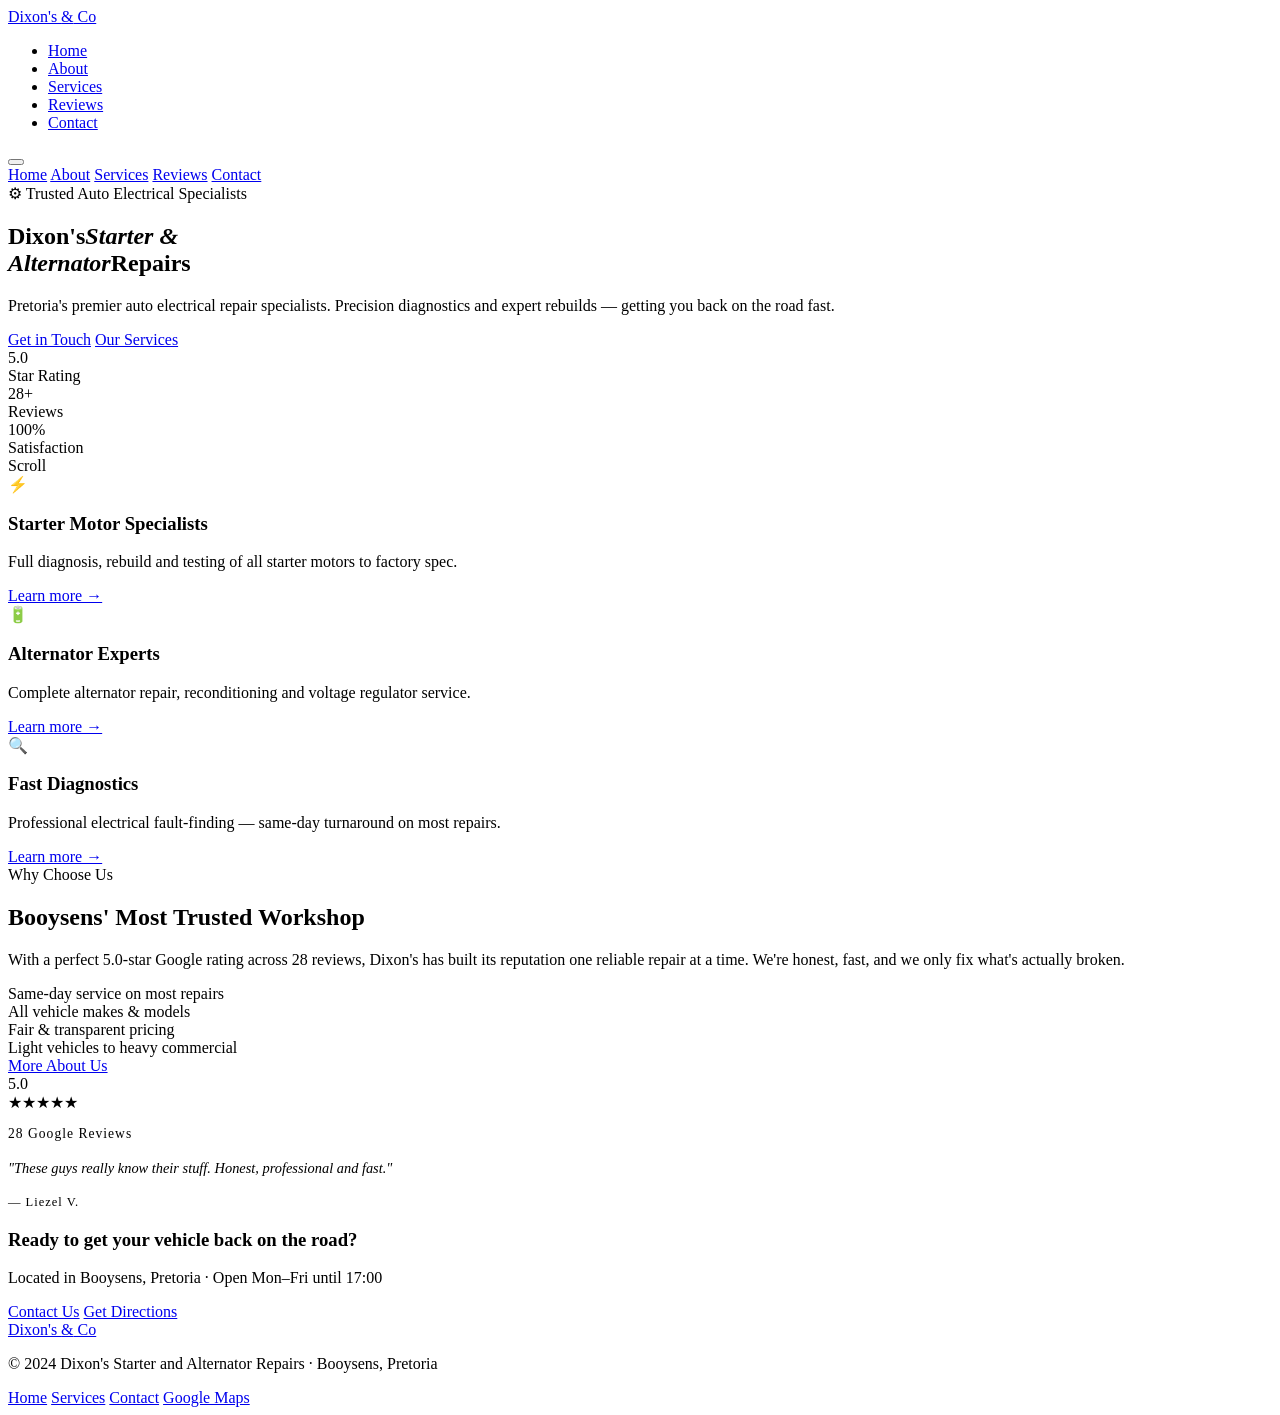
==== index.html @ 64bc091d "Add files via upload" ====
<!DOCTYPE html>
<html lang="en">
<head>
  <meta charset="UTF-8"/>
  <meta name="viewport" content="width=device-width, initial-scale=1.0"/>
  <meta name="description" content="Dixon's Starter and Alternator Repairs — Pretoria's premier auto electrical specialists. Expert starter motor and alternator repair in Booysens, Pretoria."/>
  <title>Home | Dixon's Starter &amp; Alternator Repairs</title>
  <link rel="stylesheet" href="css/global.css"/>
  <link rel="stylesheet" href="css/home.css"/>
</head>
<body>

  <!-- NAV -->
  <nav>
    <a href="index.html" class="nav-logo">Dixon's <span>&amp;</span> Co</a>
    <ul class="nav-links">
      <li><a href="index.html">Home</a></li>
      <li><a href="about.html">About</a></li>
      <li><a href="services.html">Services</a></li>
      <li><a href="ratings.html">Reviews</a></li>
      <li><a href="contact.html">Contact</a></li>
    </ul>
    <button class="nav-hamburger" aria-label="Toggle menu" aria-expanded="false">
      <span></span><span></span><span></span>
    </button>
  </nav>
  <div class="nav-mobile">
    <a href="index.html">Home</a>
    <a href="about.html">About</a>
    <a href="services.html">Services</a>
    <a href="ratings.html">Reviews</a>
    <a href="contact.html">Contact</a>
  </div>

  <div class="page-content">

    <!-- HERO -->
    <section class="hero">
      <div class="hero-bg bg-mesh"></div>
      <div class="hero-inner">
        <div class="badge-tag">⚙ Trusted Auto Electrical Specialists</div>
        <h1>Dixon's<em>Starter &amp;<br/>Alternator</em>Repairs</h1>
        <p class="hero-sub">Pretoria's premier auto electrical repair specialists. Precision diagnostics and expert rebuilds — getting you back on the road fast.</p>
        <div class="hero-ctas">
          <a href="contact.html" class="btn-primary">Get in Touch</a>
          <a href="services.html" class="btn-secondary">Our Services</a>
        </div>
        <div class="hero-stats">
          <div class="stat">
            <div class="stat-num">5.0</div>
            <div class="stat-label">Star Rating</div>
          </div>
          <div class="stat-sep"></div>
          <div class="stat">
            <div class="stat-num">28+</div>
            <div class="stat-label">Reviews</div>
          </div>
          <div class="stat-sep"></div>
          <div class="stat">
            <div class="stat-num">100%</div>
            <div class="stat-label">Satisfaction</div>
          </div>
        </div>
      </div>
      <div class="hero-scroll">
        <span>Scroll</span>
        <div class="scroll-line"></div>
      </div>
    </section>

    <!-- QUICK INTRO -->
    <section class="quick-intro">
      <div class="container">
        <div class="intro-grid reveal">
          <div class="intro-item">
            <span class="intro-icon">⚡</span>
            <h3>Starter Motor Specialists</h3>
            <p>Full diagnosis, rebuild and testing of all starter motors to factory spec.</p>
            <a href="services.html" class="intro-link">Learn more →</a>
          </div>
          <div class="intro-item">
            <span class="intro-icon">🔋</span>
            <h3>Alternator Experts</h3>
            <p>Complete alternator repair, reconditioning and voltage regulator service.</p>
            <a href="services.html" class="intro-link">Learn more →</a>
          </div>
          <div class="intro-item">
            <span class="intro-icon">🔍</span>
            <h3>Fast Diagnostics</h3>
            <p>Professional electrical fault-finding — same-day turnaround on most repairs.</p>
            <a href="services.html" class="intro-link">Learn more →</a>
          </div>
        </div>
      </div>
    </section>

    <!-- WHY US BANNER -->
    <section class="why-us">
      <div class="container">
        <div class="why-layout">
          <div class="why-text reveal">
            <span class="section-label">Why Choose Us</span>
            <h2 class="section-title">Booysens' Most Trusted Workshop</h2>
            <div class="section-divider"></div>
            <p class="mt-24">With a perfect 5.0-star Google rating across 28 reviews, Dixon's has built its reputation one reliable repair at a time. We're honest, fast, and we only fix what's actually broken.</p>
            <div class="why-features mt-32">
              <div class="why-feat reveal"><div class="feat-dot"></div>Same-day service on most repairs</div>
              <div class="why-feat reveal"><div class="feat-dot"></div>All vehicle makes &amp; models</div>
              <div class="why-feat reveal"><div class="feat-dot"></div>Fair &amp; transparent pricing</div>
              <div class="why-feat reveal"><div class="feat-dot"></div>Light vehicles to heavy commercial</div>
            </div>
            <a href="about.html" class="btn-primary mt-32">More About Us</a>
          </div>
          <div class="why-score reveal">
            <div class="score-card">
              <div class="score-inner">
                <div class="score-num">5.0</div>
                <div class="stars lg mt-8">★★★★★</div>
                <p class="text-muted mt-16" style="font-size:0.85rem;letter-spacing:1px;">28 Google Reviews</p>
                <div class="score-divider"></div>
                <p style="font-size:0.9rem;font-style:italic;color:var(--text);line-height:1.7;">"These guys really know their stuff. Honest, professional and fast."</p>
                <p class="text-muted mt-8" style="font-size:0.78rem;letter-spacing:1px;">— Liezel V.</p>
              </div>
            </div>
          </div>
        </div>
      </div>
    </section>

    <!-- CTA STRIP -->
    <div class="cta-strip">
      <div class="container">
        <div class="cta-strip-inner reveal">
          <div>
            <h3 class="cta-heading">Ready to get your vehicle back on the road?</h3>
            <p class="text-muted mt-8">Located in Booysens, Pretoria · Open Mon–Fri until 17:00</p>
          </div>
          <div class="cta-strip-btns">
            <a href="contact.html" class="btn-primary">Contact Us</a>
            <a href="https://maps.app.goo.gl/Shd5KqBVpFDYpcCm7" target="_blank" class="btn-secondary">Get Directions</a>
          </div>
        </div>
      </div>
    </div>

  </div><!-- /page-content -->

  <!-- FOOTER -->
  <footer>
    <a href="index.html" class="footer-logo">Dixon's <span>&amp;</span> Co</a>
    <p class="footer-copy">© 2024 Dixon's Starter and Alternator Repairs · Booysens, Pretoria</p>
    <div class="footer-links">
      <a href="index.html">Home</a>
      <a href="services.html">Services</a>
      <a href="contact.html">Contact</a>
      <a href="https://maps.app.goo.gl/Shd5KqBVpFDYpcCm7" target="_blank">Google Maps</a>
    </div>
  </footer>

  <script src="js/global.js"></script>
</body>
</html>
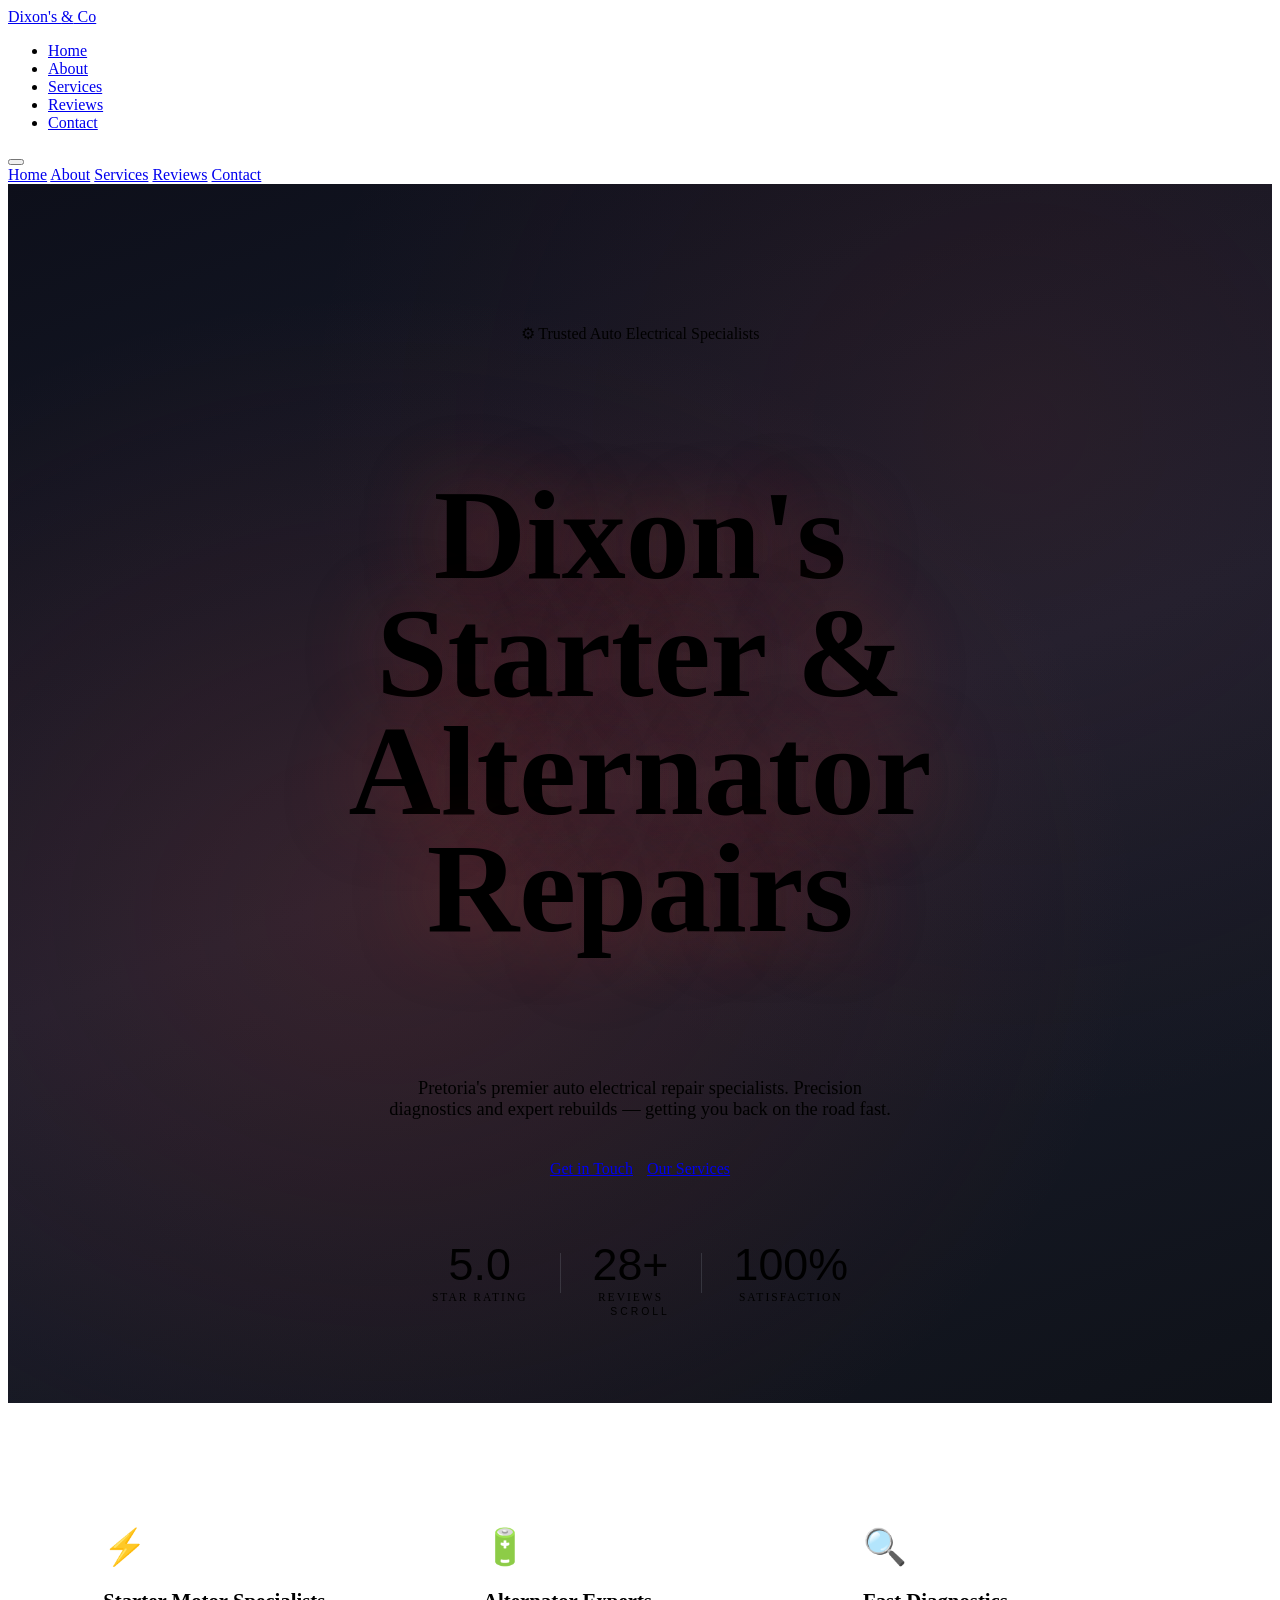
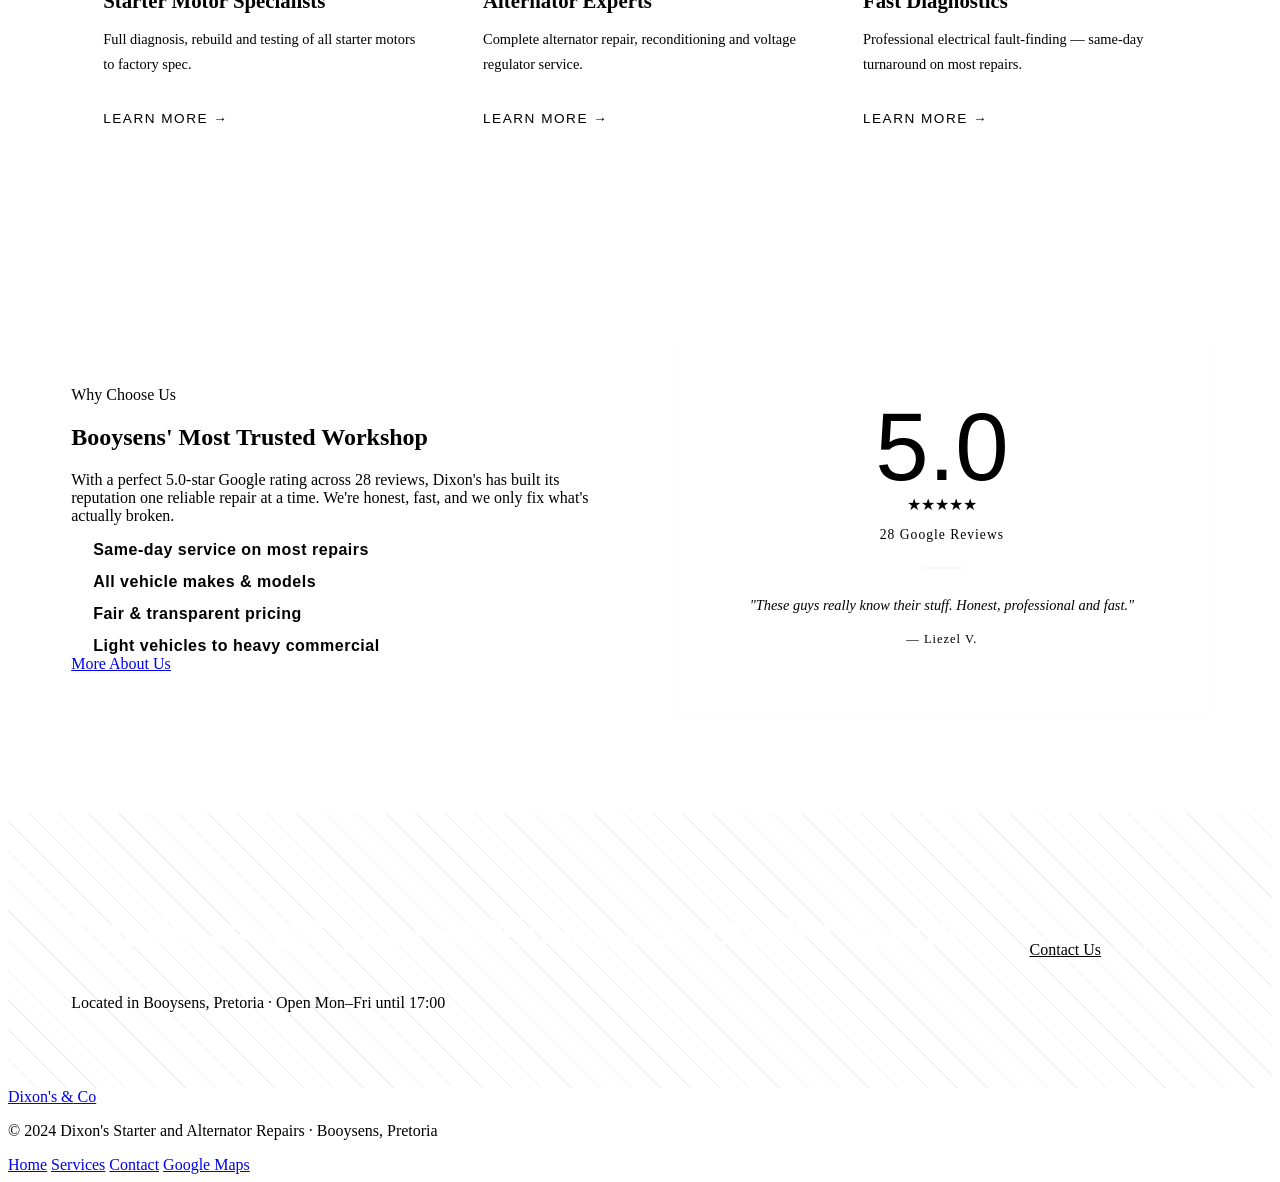
==== commit 15c2b810: "Update index.html" ====
--- a/index.html
+++ b/index.html
@@ -5,8 +5,8 @@
   <meta name="viewport" content="width=device-width, initial-scale=1.0"/>
   <meta name="description" content="Dixon's Starter and Alternator Repairs — Pretoria's premier auto electrical specialists. Expert starter motor and alternator repair in Booysens, Pretoria."/>
   <title>Home | Dixon's Starter &amp; Alternator Repairs</title>
-  <link rel="stylesheet" href="css/global.css"/>
-  <link rel="stylesheet" href="css/home.css"/>
+  <link rel="stylesheet" href="global.css"/>
+  <link rel="stylesheet" href="home.css"/>
 </head>
 <body>
 
@@ -157,6 +157,6 @@
     </div>
   </footer>
 
-  <script src="js/global.js"></script>
+  <script src="global.js"></script>
 </body>
 </html>
--- a/home.css
+++ b/home.css
@@ -0,0 +1,322 @@
+/* ─── HOME PAGE STYLES ─── */
+
+/* HERO */
+.hero {
+  min-height: 100vh;
+  display: flex;
+  flex-direction: column;
+  align-items: center;
+  justify-content: center;
+  position: relative;
+  overflow: hidden;
+  padding: 140px 5% 100px;
+  text-align: center;
+}
+
+.hero-bg {
+  position: absolute;
+  inset: 0;
+  background:
+    radial-gradient(ellipse at 30% 60%, rgba(192,57,43,0.18) 0%, transparent 60%),
+    radial-gradient(ellipse at 80% 20%, rgba(192,57,43,0.10) 0%, transparent 50%),
+    linear-gradient(160deg, #0d0f1a 0%, #1a1e2e 50%, #0f1219 100%);
+  z-index: 0;
+}
+
+.hero-inner {
+  position: relative;
+  z-index: 1;
+  display: flex;
+  flex-direction: column;
+  align-items: center;
+}
+
+.hero-inner .badge-tag {
+  animation: fadeDown 0.8s ease both;
+  margin-bottom: 28px;
+}
+
+.hero h1 {
+  font-size: clamp(3.5rem, 10vw, 8rem);
+  line-height: 0.92;
+  text-shadow: 0 0 80px rgba(192,57,43,0.4);
+  animation: fadeDown 0.8s 0.1s ease both;
+}
+
+.hero h1 em {
+  font-style: normal;
+  color: var(--red);
+  display: block;
+}
+
+.hero-sub {
+  font-size: 1.15rem;
+  color: var(--muted);
+  max-width: 520px;
+  margin: 24px auto 0;
+  animation: fadeDown 0.8s 0.2s ease both;
+}
+
+.hero-ctas {
+  display: flex;
+  gap: 14px;
+  flex-wrap: wrap;
+  justify-content: center;
+  margin-top: 40px;
+  animation: fadeDown 0.8s 0.3s ease both;
+}
+
+.hero-stats {
+  display: flex;
+  align-items: center;
+  gap: 32px;
+  flex-wrap: wrap;
+  justify-content: center;
+  margin-top: 64px;
+  animation: fadeDown 0.8s 0.4s ease both;
+}
+
+.stat { text-align: center; }
+
+.stat-num {
+  font-family: 'Bebas Neue', sans-serif;
+  font-size: 2.8rem;
+  color: var(--red-glow);
+  line-height: 1;
+}
+
+.stat-label {
+  font-size: 0.72rem;
+  letter-spacing: 2px;
+  text-transform: uppercase;
+  color: var(--muted);
+  margin-top: 4px;
+}
+
+.stat-sep {
+  width: 1px;
+  height: 40px;
+  background: rgba(200,214,229,0.15);
+}
+
+.hero-scroll {
+  position: absolute;
+  bottom: 36px;
+  left: 50%;
+  transform: translateX(-50%);
+  display: flex;
+  flex-direction: column;
+  align-items: center;
+  gap: 10px;
+  z-index: 1;
+  animation: fadeIn 1s 1s ease both;
+}
+
+.hero-scroll span {
+  font-family: 'Barlow Condensed', sans-serif;
+  font-size: 0.65rem;
+  letter-spacing: 3px;
+  text-transform: uppercase;
+  color: var(--muted);
+}
+
+.scroll-line {
+  width: 1px;
+  height: 40px;
+  background: linear-gradient(to bottom, var(--red), transparent);
+  animation: scrollPulse 2s ease-in-out infinite;
+}
+
+@keyframes scrollPulse {
+  0%, 100% { opacity: 0.4; transform: scaleY(1); }
+  50% { opacity: 1; transform: scaleY(1.15); }
+}
+
+/* QUICK INTRO */
+.quick-intro {
+  background: var(--steel-mid);
+  padding: 80px 5%;
+}
+
+.intro-grid {
+  display: grid;
+  grid-template-columns: repeat(3, 1fr);
+  gap: 2px;
+}
+
+.intro-item {
+  background: var(--steel-light);
+  padding: 40px 32px;
+  border-top: 3px solid transparent;
+  transition: border-color 0.3s, background 0.3s;
+}
+
+.intro-item:hover {
+  border-top-color: var(--red);
+  background: #333d60;
+}
+
+.intro-icon {
+  font-size: 2.2rem;
+  display: block;
+  margin-bottom: 18px;
+}
+
+.intro-item h3 {
+  font-size: 1.3rem;
+  margin-bottom: 12px;
+  color: var(--chrome-bright);
+}
+
+.intro-item p {
+  font-size: 0.9rem;
+  color: var(--muted);
+  line-height: 1.7;
+}
+
+.intro-link {
+  display: inline-block;
+  margin-top: 20px;
+  font-family: 'Barlow Condensed', sans-serif;
+  font-size: 0.85rem;
+  letter-spacing: 1.5px;
+  text-transform: uppercase;
+  color: var(--red-glow);
+  text-decoration: none;
+  transition: letter-spacing 0.2s;
+}
+.intro-link:hover { letter-spacing: 3px; }
+
+/* WHY US */
+.why-us {
+  background: var(--steel);
+  padding: 100px 5%;
+}
+
+.why-layout {
+  display: grid;
+  grid-template-columns: 1fr 1fr;
+  gap: 70px;
+  align-items: center;
+}
+
+.why-features {
+  display: flex;
+  flex-direction: column;
+  gap: 14px;
+}
+
+.why-feat {
+  display: flex;
+  align-items: center;
+  gap: 14px;
+  font-family: 'Barlow Condensed', sans-serif;
+  font-size: 1rem;
+  font-weight: 600;
+  letter-spacing: 0.5px;
+  color: var(--text);
+}
+
+.feat-dot {
+  width: 8px;
+  height: 8px;
+  background: var(--red);
+  flex-shrink: 0;
+  clip-path: polygon(50% 0%, 100% 50%, 50% 100%, 0% 50%);
+}
+
+.score-card {
+  background: var(--steel-mid);
+  border: 1px solid rgba(200,214,229,0.08);
+  border-top: 3px solid var(--gold);
+  padding: 4px;
+}
+
+.score-inner {
+  background: var(--steel-light);
+  padding: 48px 40px;
+  text-align: center;
+}
+
+.score-num {
+  font-family: 'Bebas Neue', sans-serif;
+  font-size: 6rem;
+  color: var(--gold);
+  line-height: 1;
+}
+
+.score-divider {
+  width: 40px;
+  height: 2px;
+  background: rgba(200,214,229,0.15);
+  margin: 24px auto;
+}
+
+/* CTA STRIP */
+.cta-strip {
+  background: var(--red-dark);
+  padding: 60px 5%;
+  position: relative;
+  overflow: hidden;
+}
+
+.cta-strip::before {
+  content: '';
+  position: absolute; inset: 0;
+  background: repeating-linear-gradient(
+    45deg,
+    transparent 0px, transparent 20px,
+    rgba(0,0,0,0.06) 20px, rgba(0,0,0,0.06) 21px
+  );
+}
+
+.cta-strip-inner {
+  display: flex;
+  align-items: center;
+  justify-content: space-between;
+  flex-wrap: wrap;
+  gap: 24px;
+  position: relative;
+  z-index: 1;
+}
+
+.cta-heading {
+  font-family: 'Bebas Neue', sans-serif;
+  font-size: clamp(1.6rem, 3vw, 2.4rem);
+  letter-spacing: 2px;
+  color: #fff;
+}
+
+.cta-strip-btns {
+  display: flex;
+  gap: 14px;
+  flex-wrap: wrap;
+}
+
+.cta-strip .btn-primary {
+  background: #fff;
+  color: var(--red-dark);
+}
+.cta-strip .btn-primary:hover {
+  background: var(--chrome-bright);
+}
+.cta-strip .btn-secondary {
+  border-color: rgba(255,255,255,0.5);
+  color: #fff;
+}
+.cta-strip .btn-secondary:hover {
+  border-color: #fff;
+  color: #fff;
+}
+
+/* ─── RESPONSIVE ─── */
+@media (max-width: 860px) {
+  .why-layout { grid-template-columns: 1fr; }
+  .intro-grid { grid-template-columns: 1fr; gap: 2px; }
+}
+@media (max-width: 600px) {
+  .hero h1 { font-size: 3.2rem; }
+  .hero-stats { gap: 20px; }
+  .stat-sep { display: none; }
+  .cta-strip-inner { flex-direction: column; align-items: flex-start; }
+}
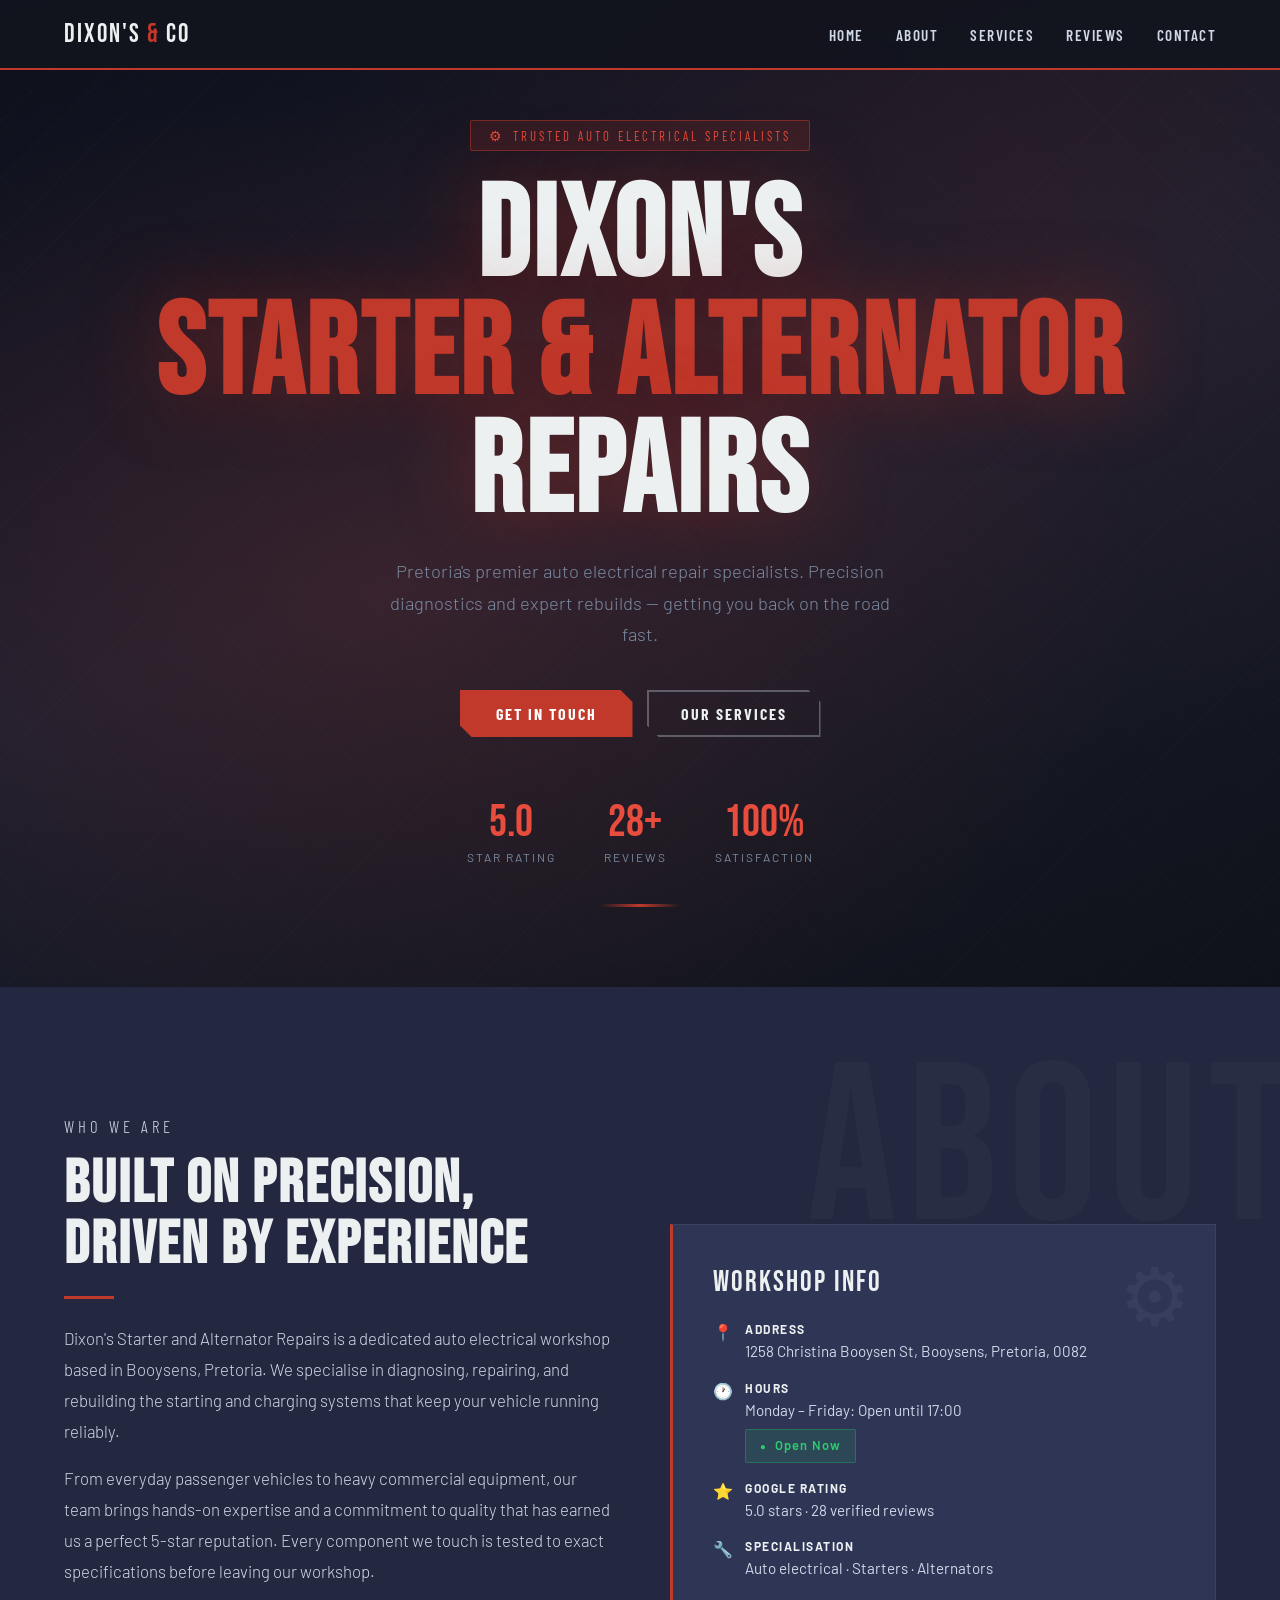
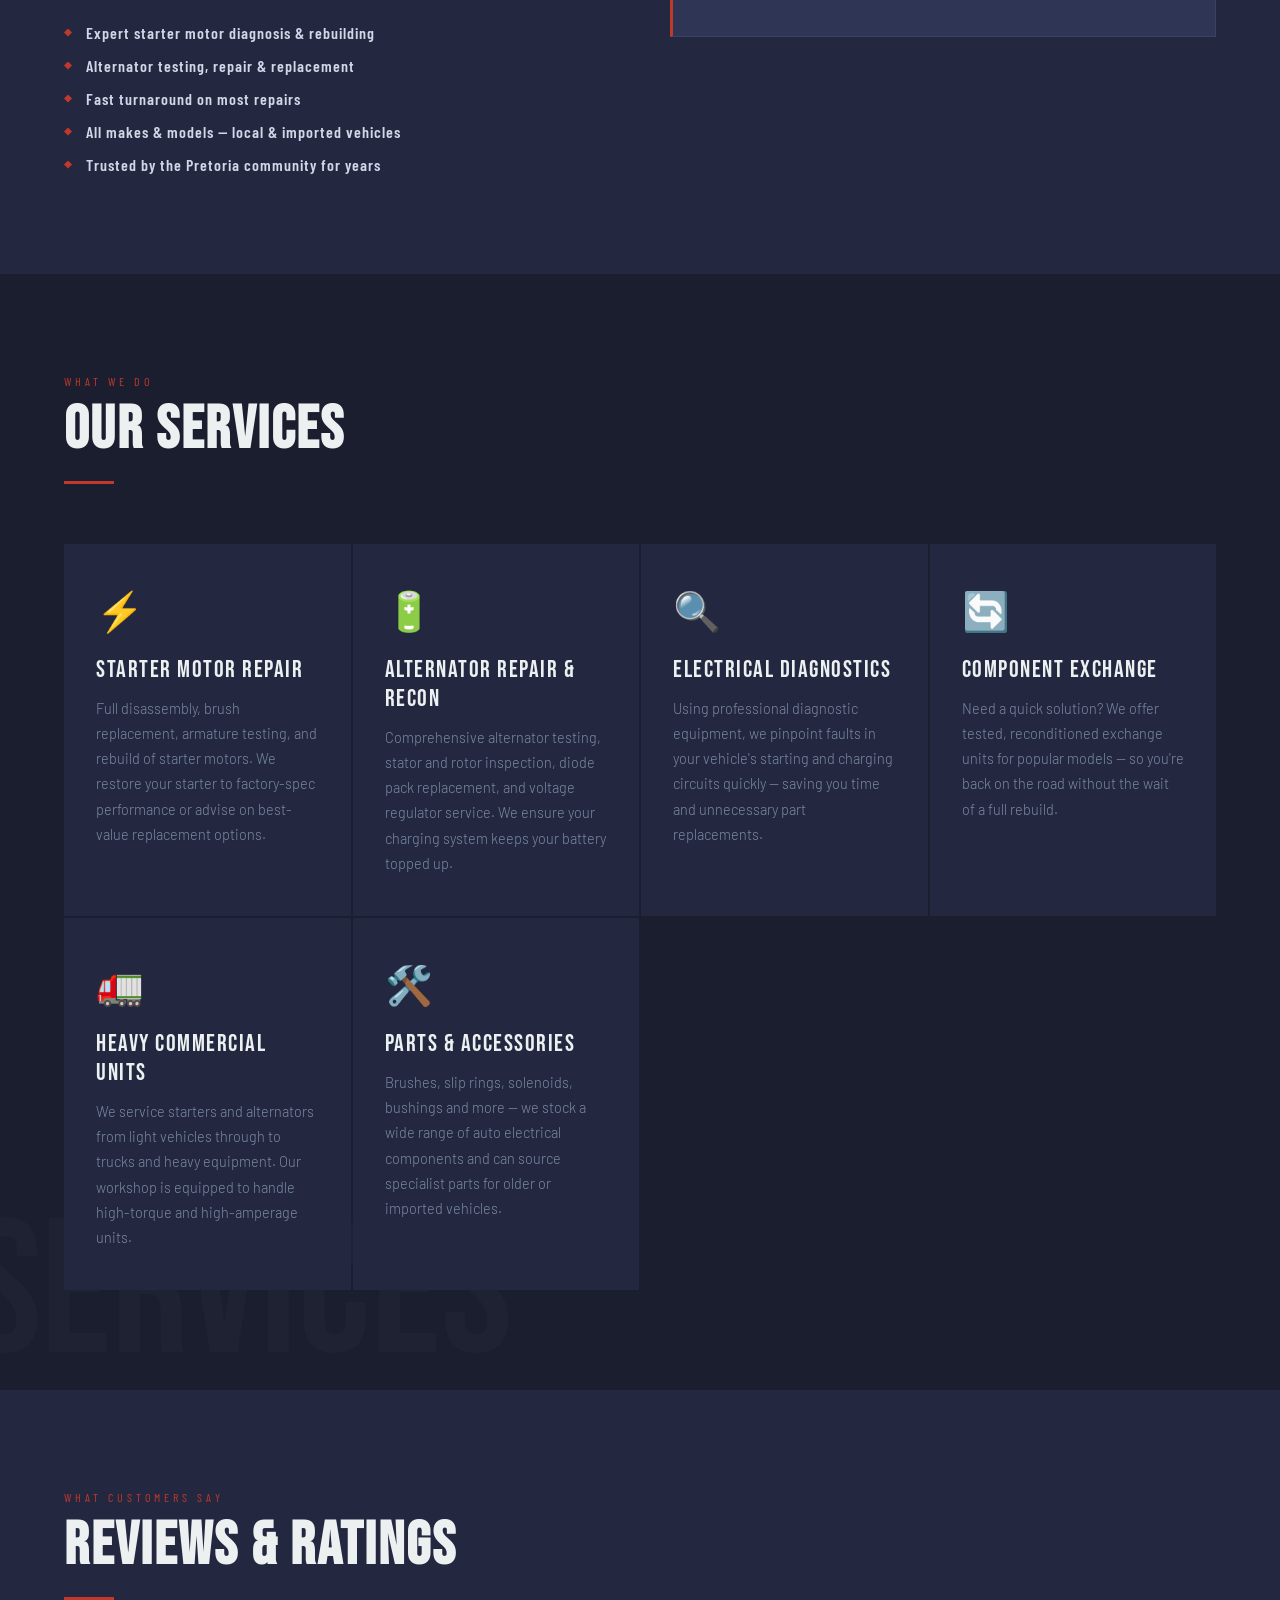
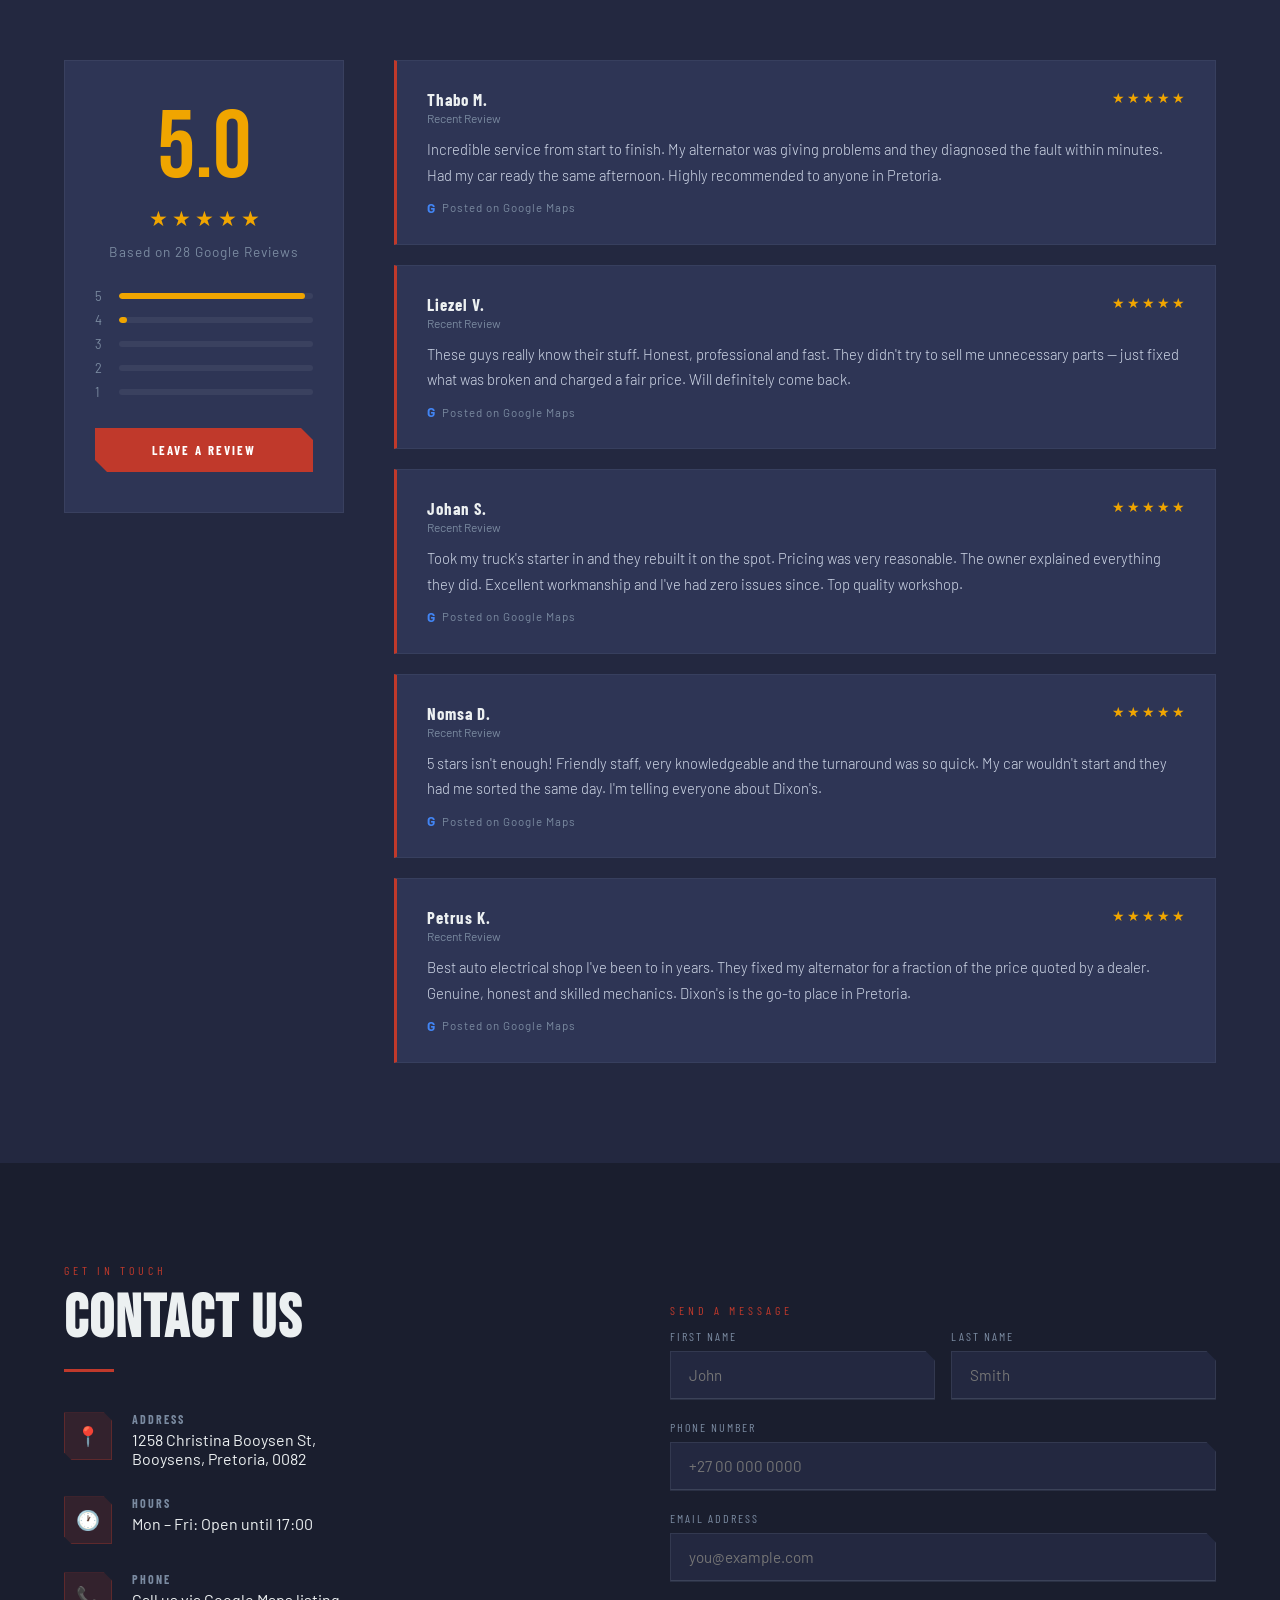
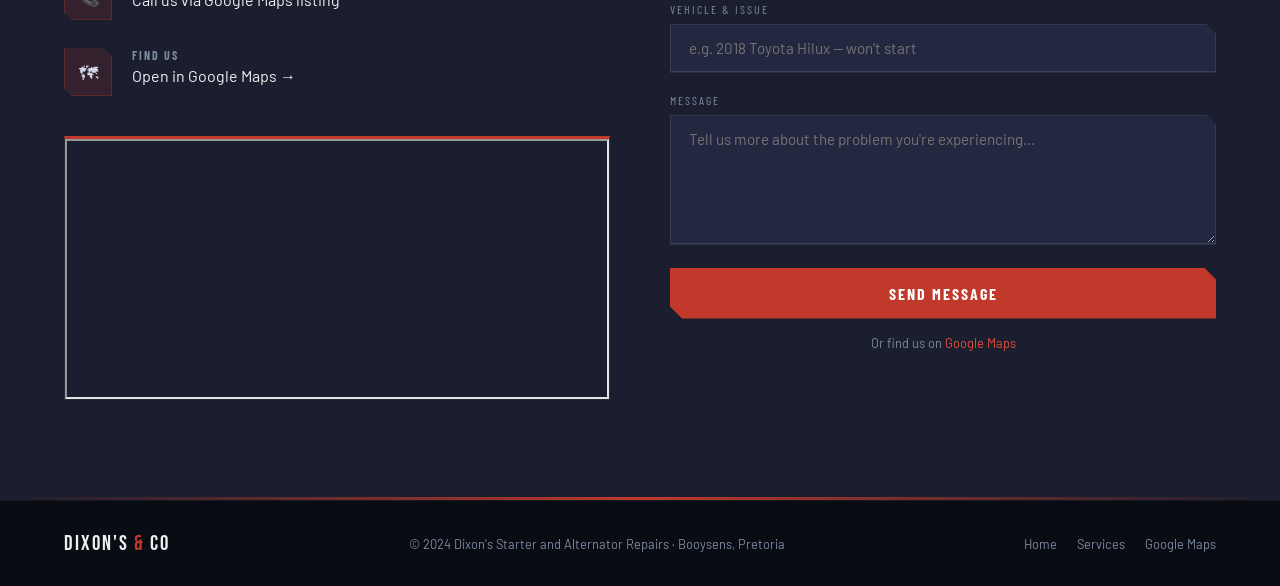
==== commit 9bef810a: "Update index.html" ====
--- a/index.html
+++ b/index.html
@@ -1,162 +1,967 @@
 <!DOCTYPE html>
 <html lang="en">
 <head>
-  <meta charset="UTF-8"/>
+  <meta charset="UTF-8" />
   <meta name="viewport" content="width=device-width, initial-scale=1.0"/>
-  <meta name="description" content="Dixon's Starter and Alternator Repairs — Pretoria's premier auto electrical specialists. Expert starter motor and alternator repair in Booysens, Pretoria."/>
-  <title>Home | Dixon's Starter &amp; Alternator Repairs</title>
-  <link rel="stylesheet" href="global.css"/>
-  <link rel="stylesheet" href="home.css"/>
+  <title>Dixon's Starter & Alternator Repairs</title>
+  <link href="https://fonts.googleapis.com/css2?family=Bebas+Neue&family=Barlow:wght@300;400;500;600;700&family=Barlow+Condensed:wght@400;600;700&display=swap" rel="stylesheet"/>
+  <style>
+    :root {
+      --red: #c0392b;
+      --red-dark: #96231a;
+      --red-glow: #e74c3c;
+      --steel: #1a1e2e;
+      --steel-mid: #232840;
+      --steel-light: #2e3555;
+      --chrome: #c8d6e5;
+      --chrome-bright: #ecf0f1;
+      --gold: #f0a500;
+      --text: #d0d8e8;
+      --muted: #7a8aa0;
+    }
+
+    *, *::before, *::after { box-sizing: border-box; margin: 0; padding: 0; }
+
+    html { scroll-behavior: smooth; }
+
+    body {
+      font-family: 'Barlow', sans-serif;
+      background: var(--steel);
+      color: var(--text);
+      overflow-x: hidden;
+    }
+
+    /* ─── NAV ─── */
+    nav {
+      position: fixed; top: 0; left: 0; right: 0; z-index: 100;
+      display: flex; align-items: center; justify-content: space-between;
+      padding: 0 5%;
+      height: 70px;
+      background: rgba(18,20,30,0.92);
+      backdrop-filter: blur(12px);
+      border-bottom: 2px solid var(--red);
+    }
+    .nav-logo {
+      font-family: 'Bebas Neue', sans-serif;
+      font-size: 1.6rem;
+      letter-spacing: 2px;
+      color: var(--chrome-bright);
+    }
+    .nav-logo span { color: var(--red); }
+    .nav-links { display: flex; gap: 2rem; list-style: none; }
+    .nav-links a {
+      font-family: 'Barlow Condensed', sans-serif;
+      font-size: 0.95rem;
+      font-weight: 600;
+      letter-spacing: 1.5px;
+      text-transform: uppercase;
+      color: var(--text);
+      text-decoration: none;
+      transition: color 0.2s;
+    }
+    .nav-links a:hover { color: var(--red-glow); }
+
+    /* ─── HERO ─── */
+    #home {
+      min-height: 100vh;
+      display: flex; flex-direction: column; align-items: center; justify-content: center;
+      position: relative;
+      overflow: hidden;
+      padding: 120px 5% 80px;
+      text-align: center;
+    }
+    .hero-bg {
+      position: absolute; inset: 0;
+      background:
+        radial-gradient(ellipse at 30% 60%, rgba(192,57,43,0.18) 0%, transparent 60%),
+        radial-gradient(ellipse at 80% 20%, rgba(192,57,43,0.10) 0%, transparent 50%),
+        linear-gradient(160deg, #0d0f1a 0%, #1a1e2e 50%, #0f1219 100%);
+      z-index: 0;
+    }
+    /* Gear pattern overlay */
+    .hero-bg::after {
+      content: '';
+      position: absolute; inset: 0;
+      background-image:
+        repeating-linear-gradient(
+          45deg,
+          transparent 0px, transparent 40px,
+          rgba(255,255,255,0.012) 40px, rgba(255,255,255,0.012) 41px
+        ),
+        repeating-linear-gradient(
+          -45deg,
+          transparent 0px, transparent 40px,
+          rgba(255,255,255,0.012) 40px, rgba(255,255,255,0.012) 41px
+        );
+    }
+    .hero-badge {
+      position: relative; z-index: 1;
+      display: inline-flex; align-items: center; gap: 8px;
+      background: rgba(192,57,43,0.15);
+      border: 1px solid rgba(192,57,43,0.5);
+      border-radius: 2px;
+      padding: 6px 18px;
+      font-family: 'Barlow Condensed', sans-serif;
+      font-size: 0.8rem;
+      letter-spacing: 3px;
+      text-transform: uppercase;
+      color: var(--red-glow);
+      margin-bottom: 28px;
+      animation: fadeDown 0.8s ease both;
+    }
+    .hero-badge::before { content: '⚙'; font-size: 0.9rem; }
+    h1 {
+      position: relative; z-index: 1;
+      font-family: 'Bebas Neue', sans-serif;
+      font-size: clamp(3.5rem, 10vw, 8rem);
+      line-height: 0.92;
+      letter-spacing: 3px;
+      color: var(--chrome-bright);
+      text-shadow: 0 0 80px rgba(192,57,43,0.4);
+      animation: fadeDown 0.8s 0.1s ease both;
+    }
+    h1 em {
+      font-style: normal;
+      color: var(--red);
+      display: block;
+    }
+    .hero-sub {
+      position: relative; z-index: 1;
+      font-size: 1.15rem;
+      font-weight: 300;
+      color: var(--muted);
+      max-width: 520px;
+      margin: 24px auto 0;
+      line-height: 1.7;
+      animation: fadeDown 0.8s 0.2s ease both;
+    }
+    .hero-ctas {
+      position: relative; z-index: 1;
+      display: flex; gap: 14px; flex-wrap: wrap; justify-content: center;
+      margin-top: 40px;
+      animation: fadeDown 0.8s 0.3s ease both;
+    }
+    .btn-primary {
+      background: var(--red);
+      color: #fff;
+      border: none;
+      padding: 14px 36px;
+      font-family: 'Barlow Condensed', sans-serif;
+      font-size: 1rem;
+      font-weight: 700;
+      letter-spacing: 2px;
+      text-transform: uppercase;
+      text-decoration: none;
+      clip-path: polygon(0 0, calc(100% - 12px) 0, 100% 12px, 100% 100%, 12px 100%, 0 calc(100% - 12px));
+      transition: background 0.2s, transform 0.15s;
+      cursor: pointer;
+    }
+    .btn-primary:hover { background: var(--red-dark); transform: translateY(-2px); }
+    .btn-secondary {
+      background: transparent;
+      color: var(--chrome-bright);
+      border: 2px solid rgba(200,214,229,0.35);
+      padding: 12px 32px;
+      font-family: 'Barlow Condensed', sans-serif;
+      font-size: 1rem;
+      font-weight: 700;
+      letter-spacing: 2px;
+      text-transform: uppercase;
+      text-decoration: none;
+      transition: border-color 0.2s, color 0.2s, transform 0.15s;
+      clip-path: polygon(0 0, calc(100% - 12px) 0, 100% 12px, 100% 100%, 12px 100%, 0 calc(100% - 12px));
+    }
+    .btn-secondary:hover { border-color: var(--red-glow); color: var(--red-glow); transform: translateY(-2px); }
+
+    .hero-stats {
+      position: relative; z-index: 1;
+      display: flex; gap: 48px; flex-wrap: wrap; justify-content: center;
+      margin-top: 64px;
+      animation: fadeDown 0.8s 0.4s ease both;
+    }
+    .stat { text-align: center; }
+    .stat-num {
+      font-family: 'Bebas Neue', sans-serif;
+      font-size: 2.8rem;
+      color: var(--red-glow);
+      line-height: 1;
+    }
+    .stat-label {
+      font-size: 0.75rem;
+      letter-spacing: 2px;
+      text-transform: uppercase;
+      color: var(--muted);
+      margin-top: 4px;
+    }
+    .hero-divider {
+      position: relative; z-index: 1;
+      width: 80px; height: 3px;
+      background: linear-gradient(90deg, transparent, var(--red), transparent);
+      margin: 40px auto 0;
+    }
+
+    /* ─── SECTIONS COMMON ─── */
+    section { padding: 100px 5%; }
+    .section-label {
+      font-family: 'Barlow Condensed', sans-serif;
+      font-size: 0.75rem;
+      letter-spacing: 4px;
+      text-transform: uppercase;
+      color: var(--red);
+      margin-bottom: 12px;
+    }
+    .section-title {
+      font-family: 'Bebas Neue', sans-serif;
+      font-size: clamp(2.2rem, 5vw, 3.8rem);
+      letter-spacing: 2px;
+      color: var(--chrome-bright);
+      line-height: 1;
+    }
+    .section-divider {
+      width: 50px; height: 3px;
+      background: var(--red);
+      margin: 20px 0 0;
+    }
+
+    /* ─── ABOUT ─── */
+    #about {
+      background: var(--steel-mid);
+      position: relative;
+      overflow: hidden;
+    }
+    #about::before {
+      content: 'ABOUT';
+      position: absolute;
+      right: -20px; top: 30px;
+      font-family: 'Bebas Neue', sans-serif;
+      font-size: 14rem;
+      color: rgba(255,255,255,0.025);
+      letter-spacing: 10px;
+      pointer-events: none;
+    }
+    .about-grid {
+      display: grid;
+      grid-template-columns: 1fr 1fr;
+      gap: 60px;
+      align-items: center;
+      max-width: 1200px;
+      margin: 0 auto;
+    }
+    .about-text { position: relative; z-index: 1; }
+    .about-text p {
+      margin-top: 24px;
+      font-size: 1.05rem;
+      font-weight: 300;
+      line-height: 1.85;
+      color: var(--text);
+    }
+    .about-text p + p { margin-top: 16px; }
+    .about-features {
+      margin-top: 36px;
+      display: flex;
+      flex-direction: column;
+      gap: 14px;
+    }
+    .feature-item {
+      display: flex; align-items: center; gap: 14px;
+      font-family: 'Barlow Condensed', sans-serif;
+      font-size: 1rem;
+      font-weight: 600;
+      letter-spacing: 1px;
+    }
+    .feature-dot {
+      width: 8px; height: 8px;
+      background: var(--red);
+      flex-shrink: 0;
+      clip-path: polygon(50% 0%, 100% 50%, 50% 100%, 0% 50%);
+    }
+    .about-visual {
+      position: relative; z-index: 1;
+    }
+    .about-card {
+      background: var(--steel-light);
+      border: 1px solid rgba(200,214,229,0.08);
+      border-left: 3px solid var(--red);
+      padding: 40px;
+      position: relative;
+    }
+    .about-card::before {
+      content: '⚙';
+      position: absolute;
+      top: 20px; right: 24px;
+      font-size: 5rem;
+      opacity: 0.06;
+    }
+    .about-card-title {
+      font-family: 'Bebas Neue', sans-serif;
+      font-size: 1.8rem;
+      letter-spacing: 2px;
+      color: var(--chrome-bright);
+      margin-bottom: 20px;
+    }
+    .about-info-row {
+      display: flex; gap: 12px; align-items: flex-start;
+      margin-bottom: 16px;
+    }
+    .info-icon { color: var(--red); font-size: 1rem; margin-top: 2px; flex-shrink: 0; }
+    .info-content { font-size: 0.95rem; color: var(--text); line-height: 1.5; }
+    .info-content strong { color: var(--chrome-bright); display: block; font-size: 0.75rem; letter-spacing: 1.5px; text-transform: uppercase; margin-bottom: 2px; }
+    .open-badge {
+      display: inline-flex; align-items: center; gap: 8px;
+      background: rgba(39,174,96,0.15);
+      border: 1px solid rgba(39,174,96,0.4);
+      padding: 6px 14px;
+      border-radius: 2px;
+      font-size: 0.8rem;
+      font-weight: 600;
+      color: #2ecc71;
+      letter-spacing: 1px;
+      margin-top: 8px;
+    }
+    .open-badge::before { content: '●'; font-size: 0.6rem; }
+
+    /* ─── SERVICES ─── */
+    #services {
+      background: var(--steel);
+      position: relative;
+      overflow: hidden;
+    }
+    #services::before {
+      content: 'SERVICES';
+      position: absolute;
+      left: -30px; bottom: -20px;
+      font-family: 'Bebas Neue', sans-serif;
+      font-size: 12rem;
+      color: rgba(255,255,255,0.02);
+      pointer-events: none;
+    }
+    .services-header { max-width: 1200px; margin: 0 auto 60px; }
+    .services-grid {
+      display: grid;
+      grid-template-columns: repeat(auto-fit, minmax(280px, 1fr));
+      gap: 2px;
+      max-width: 1200px;
+      margin: 0 auto;
+    }
+    .service-card {
+      background: var(--steel-mid);
+      border-top: 3px solid transparent;
+      padding: 40px 32px;
+      position: relative;
+      overflow: hidden;
+      transition: border-color 0.3s, background 0.3s, transform 0.2s;
+      cursor: default;
+    }
+    .service-card::before {
+      content: '';
+      position: absolute; bottom: 0; left: 0; right: 0; height: 0;
+      background: rgba(192,57,43,0.05);
+      transition: height 0.4s;
+    }
+    .service-card:hover { border-top-color: var(--red); background: var(--steel-light); transform: translateY(-4px); }
+    .service-card:hover::before { height: 100%; }
+    .service-icon {
+      font-size: 2.4rem;
+      margin-bottom: 20px;
+      display: block;
+    }
+    .service-name {
+      font-family: 'Bebas Neue', sans-serif;
+      font-size: 1.5rem;
+      letter-spacing: 1.5px;
+      color: var(--chrome-bright);
+      margin-bottom: 12px;
+      position: relative;
+    }
+    .service-desc {
+      font-size: 0.9rem;
+      font-weight: 300;
+      line-height: 1.75;
+      color: var(--muted);
+      position: relative;
+    }
+
+    /* ─── RATINGS ─── */
+    #ratings {
+      background: var(--steel-mid);
+      position: relative;
+      overflow: hidden;
+    }
+    .ratings-header { max-width: 1200px; margin: 0 auto 60px; }
+    .ratings-layout {
+      max-width: 1200px;
+      margin: 0 auto;
+      display: grid;
+      grid-template-columns: 280px 1fr;
+      gap: 50px;
+      align-items: start;
+    }
+    .rating-summary {
+      background: var(--steel-light);
+      border: 1px solid rgba(200,214,229,0.07);
+      padding: 40px 30px;
+      text-align: center;
+      position: sticky; top: 90px;
+    }
+    .rating-big {
+      font-family: 'Bebas Neue', sans-serif;
+      font-size: 6rem;
+      color: var(--gold);
+      line-height: 1;
+    }
+    .stars-row {
+      display: flex; justify-content: center; gap: 4px;
+      margin: 8px 0 12px;
+      font-size: 1.3rem;
+    }
+    .star { color: var(--gold); }
+    .rating-count {
+      font-size: 0.85rem;
+      color: var(--muted);
+      letter-spacing: 1px;
+    }
+    .rating-bar-group { margin-top: 28px; text-align: left; }
+    .rating-bar-row {
+      display: flex; align-items: center; gap: 10px;
+      margin-bottom: 8px;
+      font-size: 0.8rem;
+    }
+    .rating-bar-label { color: var(--muted); width: 14px; flex-shrink: 0; }
+    .rating-bar-track {
+      flex: 1; height: 6px;
+      background: rgba(255,255,255,0.06);
+      border-radius: 3px;
+      overflow: hidden;
+    }
+    .rating-bar-fill {
+      height: 100%;
+      background: var(--gold);
+      border-radius: 3px;
+    }
+    .reviews-list { display: flex; flex-direction: column; gap: 20px; }
+    .review-card {
+      background: var(--steel-light);
+      border: 1px solid rgba(200,214,229,0.06);
+      border-left: 3px solid var(--red);
+      padding: 28px 30px;
+      transition: border-left-color 0.2s;
+    }
+    .review-card:hover { border-left-color: var(--gold); }
+    .review-header { display: flex; justify-content: space-between; align-items: flex-start; margin-bottom: 12px; }
+    .reviewer-name {
+      font-family: 'Barlow Condensed', sans-serif;
+      font-size: 1.05rem;
+      font-weight: 700;
+      letter-spacing: 1px;
+      color: var(--chrome-bright);
+    }
+    .review-stars { display: flex; gap: 2px; font-size: 0.85rem; }
+    .review-date { font-size: 0.75rem; color: var(--muted); margin-top: 2px; }
+    .review-text { font-size: 0.92rem; font-weight: 300; line-height: 1.75; color: var(--text); }
+    .google-badge {
+      display: inline-flex; align-items: center; gap: 6px;
+      margin-top: 10px;
+      font-size: 0.72rem;
+      color: var(--muted);
+      letter-spacing: 1px;
+    }
+    .google-g { font-weight: 700; font-size: 0.85rem; color: #4285F4; }
+
+    /* ─── CONTACT ─── */
+    #contact {
+      background: var(--steel);
+      position: relative;
+      overflow: hidden;
+    }
+    #contact::after {
+      content: '';
+      position: absolute;
+      bottom: 0; left: 0; right: 0;
+      height: 3px;
+      background: linear-gradient(90deg, transparent, var(--red), transparent);
+    }
+    .contact-layout {
+      max-width: 1200px;
+      margin: 0 auto;
+      display: grid;
+      grid-template-columns: 1fr 1fr;
+      gap: 60px;
+      align-items: start;
+    }
+    .contact-info { display: flex; flex-direction: column; gap: 28px; margin-top: 40px; }
+    .contact-block {
+      display: flex; gap: 20px; align-items: flex-start;
+    }
+    .contact-icon {
+      width: 48px; height: 48px;
+      background: rgba(192,57,43,0.15);
+      border: 1px solid rgba(192,57,43,0.3);
+      display: flex; align-items: center; justify-content: center;
+      font-size: 1.2rem;
+      flex-shrink: 0;
+      clip-path: polygon(0 0, calc(100% - 8px) 0, 100% 8px, 100% 100%, 8px 100%, 0 calc(100% - 8px));
+    }
+    .contact-detail strong {
+      font-family: 'Barlow Condensed', sans-serif;
+      font-size: 0.75rem;
+      letter-spacing: 2px;
+      text-transform: uppercase;
+      color: var(--muted);
+      display: block; margin-bottom: 4px;
+    }
+    .contact-detail span, .contact-detail a {
+      font-size: 1rem;
+      color: var(--chrome-bright);
+      text-decoration: none;
+      transition: color 0.2s;
+    }
+    .contact-detail a:hover { color: var(--red-glow); }
+    .contact-form-side { margin-top: 40px; }
+    .form-group { margin-bottom: 20px; }
+    .form-group label {
+      display: block;
+      font-family: 'Barlow Condensed', sans-serif;
+      font-size: 0.75rem;
+      letter-spacing: 2px;
+      text-transform: uppercase;
+      color: var(--muted);
+      margin-bottom: 8px;
+    }
+    .form-group input,
+    .form-group textarea {
+      width: 100%;
+      background: var(--steel-mid);
+      border: 1px solid rgba(200,214,229,0.1);
+      border-bottom: 2px solid rgba(200,214,229,0.15);
+      padding: 14px 18px;
+      color: var(--chrome-bright);
+      font-family: 'Barlow', sans-serif;
+      font-size: 0.95rem;
+      outline: none;
+      transition: border-color 0.2s;
+      clip-path: polygon(0 0, calc(100% - 10px) 0, 100% 10px, 100% 100%, 0 100%);
+    }
+    .form-group input:focus,
+    .form-group textarea:focus {
+      border-color: var(--red);
+    }
+    .form-group textarea { height: 130px; resize: vertical; }
+    .form-row { display: grid; grid-template-columns: 1fr 1fr; gap: 16px; }
+    .map-embed {
+      margin-top: 40px;
+      border: 1px solid rgba(200,214,229,0.08);
+      border-top: 3px solid var(--red);
+      overflow: hidden;
+    }
+    .map-embed iframe { display: block; width: 100%; height: 260px; filter: grayscale(60%) invert(5%); }
+
+    /* ─── FOOTER ─── */
+    footer {
+      background: #0a0c14;
+      padding: 30px 5%;
+      display: flex; align-items: center; justify-content: space-between;
+      flex-wrap: wrap;
+      gap: 12px;
+      border-top: 1px solid rgba(200,214,229,0.06);
+    }
+    .footer-logo {
+      font-family: 'Bebas Neue', sans-serif;
+      font-size: 1.3rem;
+      letter-spacing: 2px;
+      color: var(--chrome-bright);
+    }
+    .footer-logo span { color: var(--red); }
+    .footer-copy {
+      font-size: 0.8rem;
+      color: var(--muted);
+    }
+    .footer-links { display: flex; gap: 20px; }
+    .footer-links a {
+      font-size: 0.8rem;
+      color: var(--muted);
+      text-decoration: none;
+      transition: color 0.2s;
+    }
+    .footer-links a:hover { color: var(--red-glow); }
+
+    /* ─── SCROLL REVEAL ─── */
+    .reveal {
+      opacity: 0;
+      transform: translateY(30px);
+      transition: opacity 0.7s ease, transform 0.7s ease;
+    }
+    .reveal.visible { opacity: 1; transform: none; }
+
+    /* ─── ANIMATIONS ─── */
+    @keyframes fadeDown {
+      from { opacity: 0; transform: translateY(-20px); }
+      to { opacity: 1; transform: translateY(0); }
+    }
+
+    /* ─── RESPONSIVE ─── */
+    @media (max-width: 860px) {
+      .about-grid,
+      .contact-layout,
+      .ratings-layout { grid-template-columns: 1fr; }
+      .rating-summary { position: static; }
+      .form-row { grid-template-columns: 1fr; }
+      nav { padding: 0 4%; }
+      .nav-links { gap: 1.2rem; }
+      .nav-links a { font-size: 0.82rem; }
+    }
+    @media (max-width: 600px) {
+      .nav-links { display: none; }
+      h1 { font-size: 3.2rem; }
+      .hero-stats { gap: 28px; }
+    }
+  </style>
 </head>
 <body>
 
   <!-- NAV -->
   <nav>
-    <a href="index.html" class="nav-logo">Dixon's <span>&amp;</span> Co</a>
+    <div class="nav-logo">Dixon's <span>&</span> Co</div>
     <ul class="nav-links">
-      <li><a href="index.html">Home</a></li>
-      <li><a href="about.html">About</a></li>
-      <li><a href="services.html">Services</a></li>
-      <li><a href="ratings.html">Reviews</a></li>
-      <li><a href="contact.html">Contact</a></li>
+      <li><a href="#home">Home</a></li>
+      <li><a href="#about">About</a></li>
+      <li><a href="#services">Services</a></li>
+      <li><a href="#ratings">Reviews</a></li>
+      <li><a href="#contact">Contact</a></li>
     </ul>
-    <button class="nav-hamburger" aria-label="Toggle menu" aria-expanded="false">
-      <span></span><span></span><span></span>
-    </button>
   </nav>
-  <div class="nav-mobile">
-    <a href="index.html">Home</a>
-    <a href="about.html">About</a>
-    <a href="services.html">Services</a>
-    <a href="ratings.html">Reviews</a>
-    <a href="contact.html">Contact</a>
-  </div>
-
-  <div class="page-content">
-
-    <!-- HERO -->
-    <section class="hero">
-      <div class="hero-bg bg-mesh"></div>
-      <div class="hero-inner">
-        <div class="badge-tag">⚙ Trusted Auto Electrical Specialists</div>
-        <h1>Dixon's<em>Starter &amp;<br/>Alternator</em>Repairs</h1>
-        <p class="hero-sub">Pretoria's premier auto electrical repair specialists. Precision diagnostics and expert rebuilds — getting you back on the road fast.</p>
-        <div class="hero-ctas">
-          <a href="contact.html" class="btn-primary">Get in Touch</a>
-          <a href="services.html" class="btn-secondary">Our Services</a>
-        </div>
-        <div class="hero-stats">
-          <div class="stat">
-            <div class="stat-num">5.0</div>
-            <div class="stat-label">Star Rating</div>
-          </div>
-          <div class="stat-sep"></div>
-          <div class="stat">
-            <div class="stat-num">28+</div>
-            <div class="stat-label">Reviews</div>
-          </div>
-          <div class="stat-sep"></div>
-          <div class="stat">
-            <div class="stat-num">100%</div>
-            <div class="stat-label">Satisfaction</div>
-          </div>
-        </div>
-      </div>
-      <div class="hero-scroll">
-        <span>Scroll</span>
-        <div class="scroll-line"></div>
-      </div>
-    </section>
-
-    <!-- QUICK INTRO -->
-    <section class="quick-intro">
-      <div class="container">
-        <div class="intro-grid reveal">
-          <div class="intro-item">
-            <span class="intro-icon">⚡</span>
-            <h3>Starter Motor Specialists</h3>
-            <p>Full diagnosis, rebuild and testing of all starter motors to factory spec.</p>
-            <a href="services.html" class="intro-link">Learn more →</a>
-          </div>
-          <div class="intro-item">
-            <span class="intro-icon">🔋</span>
-            <h3>Alternator Experts</h3>
-            <p>Complete alternator repair, reconditioning and voltage regulator service.</p>
-            <a href="services.html" class="intro-link">Learn more →</a>
-          </div>
-          <div class="intro-item">
-            <span class="intro-icon">🔍</span>
-            <h3>Fast Diagnostics</h3>
-            <p>Professional electrical fault-finding — same-day turnaround on most repairs.</p>
-            <a href="services.html" class="intro-link">Learn more →</a>
-          </div>
-        </div>
-      </div>
-    </section>
-
-    <!-- WHY US BANNER -->
-    <section class="why-us">
-      <div class="container">
-        <div class="why-layout">
-          <div class="why-text reveal">
-            <span class="section-label">Why Choose Us</span>
-            <h2 class="section-title">Booysens' Most Trusted Workshop</h2>
-            <div class="section-divider"></div>
-            <p class="mt-24">With a perfect 5.0-star Google rating across 28 reviews, Dixon's has built its reputation one reliable repair at a time. We're honest, fast, and we only fix what's actually broken.</p>
-            <div class="why-features mt-32">
-              <div class="why-feat reveal"><div class="feat-dot"></div>Same-day service on most repairs</div>
-              <div class="why-feat reveal"><div class="feat-dot"></div>All vehicle makes &amp; models</div>
-              <div class="why-feat reveal"><div class="feat-dot"></div>Fair &amp; transparent pricing</div>
-              <div class="why-feat reveal"><div class="feat-dot"></div>Light vehicles to heavy commercial</div>
-            </div>
-            <a href="about.html" class="btn-primary mt-32">More About Us</a>
-          </div>
-          <div class="why-score reveal">
-            <div class="score-card">
-              <div class="score-inner">
-                <div class="score-num">5.0</div>
-                <div class="stars lg mt-8">★★★★★</div>
-                <p class="text-muted mt-16" style="font-size:0.85rem;letter-spacing:1px;">28 Google Reviews</p>
-                <div class="score-divider"></div>
-                <p style="font-size:0.9rem;font-style:italic;color:var(--text);line-height:1.7;">"These guys really know their stuff. Honest, professional and fast."</p>
-                <p class="text-muted mt-8" style="font-size:0.78rem;letter-spacing:1px;">— Liezel V.</p>
-              </div>
-            </div>
-          </div>
-        </div>
-      </div>
-    </section>
-
-    <!-- CTA STRIP -->
-    <div class="cta-strip">
-      <div class="container">
-        <div class="cta-strip-inner reveal">
-          <div>
-            <h3 class="cta-heading">Ready to get your vehicle back on the road?</h3>
-            <p class="text-muted mt-8">Located in Booysens, Pretoria · Open Mon–Fri until 17:00</p>
-          </div>
-          <div class="cta-strip-btns">
-            <a href="contact.html" class="btn-primary">Contact Us</a>
-            <a href="https://maps.app.goo.gl/Shd5KqBVpFDYpcCm7" target="_blank" class="btn-secondary">Get Directions</a>
-          </div>
-        </div>
-      </div>
+
+  <!-- HERO -->
+  <section id="home">
+    <div class="hero-bg"></div>
+    <div class="hero-badge">Trusted Auto Electrical Specialists</div>
+    <h1>Dixon's<em>Starter &amp; Alternator</em>Repairs</h1>
+    <p class="hero-sub">Pretoria's premier auto electrical repair specialists. Precision diagnostics and expert rebuilds — getting you back on the road fast.</p>
+    <div class="hero-ctas">
+      <a href="#contact" class="btn-primary">Get in Touch</a>
+      <a href="#services" class="btn-secondary">Our Services</a>
     </div>
-
-  </div><!-- /page-content -->
+    <div class="hero-stats">
+      <div class="stat">
+        <div class="stat-num">5.0</div>
+        <div class="stat-label">Star Rating</div>
+      </div>
+      <div class="stat">
+        <div class="stat-num">28+</div>
+        <div class="stat-label">Reviews</div>
+      </div>
+      <div class="stat">
+        <div class="stat-num">100%</div>
+        <div class="stat-label">Satisfaction</div>
+      </div>
+    </div>
+    <div class="hero-divider"></div>
+  </section>
+
+  <!-- ABOUT -->
+  <section id="about">
+    <div class="about-grid">
+      <div class="about-text reveal">
+        <p class="section-label">Who We Are</p>
+        <h2 class="section-title">Built on Precision, Driven by Experience</h2>
+        <div class="section-divider"></div>
+        <p>Dixon's Starter and Alternator Repairs is a dedicated auto electrical workshop based in Booysens, Pretoria. We specialise in diagnosing, repairing, and rebuilding the starting and charging systems that keep your vehicle running reliably.</p>
+        <p>From everyday passenger vehicles to heavy commercial equipment, our team brings hands-on expertise and a commitment to quality that has earned us a perfect 5-star reputation. Every component we touch is tested to exact specifications before leaving our workshop.</p>
+        <div class="about-features">
+          <div class="feature-item"><div class="feature-dot"></div> Expert starter motor diagnosis &amp; rebuilding</div>
+          <div class="feature-item"><div class="feature-dot"></div> Alternator testing, repair &amp; replacement</div>
+          <div class="feature-item"><div class="feature-dot"></div> Fast turnaround on most repairs</div>
+          <div class="feature-item"><div class="feature-dot"></div> All makes &amp; models — local &amp; imported vehicles</div>
+          <div class="feature-item"><div class="feature-dot"></div> Trusted by the Pretoria community for years</div>
+        </div>
+      </div>
+      <div class="about-visual reveal">
+        <div class="about-card">
+          <div class="about-card-title">Workshop Info</div>
+          <div class="about-info-row">
+            <span class="info-icon">📍</span>
+            <div class="info-content">
+              <strong>Address</strong>
+              1258 Christina Booysen St, Booysens, Pretoria, 0082
+            </div>
+          </div>
+          <div class="about-info-row">
+            <span class="info-icon">🕐</span>
+            <div class="info-content">
+              <strong>Hours</strong>
+              Monday – Friday: Open until 17:00<br/>
+              <span class="open-badge">Open Now</span>
+            </div>
+          </div>
+          <div class="about-info-row">
+            <span class="info-icon">⭐</span>
+            <div class="info-content">
+              <strong>Google Rating</strong>
+              5.0 stars · 28 verified reviews
+            </div>
+          </div>
+          <div class="about-info-row">
+            <span class="info-icon">🔧</span>
+            <div class="info-content">
+              <strong>Specialisation</strong>
+              Auto electrical · Starters · Alternators
+            </div>
+          </div>
+        </div>
+      </div>
+    </div>
+  </section>
+
+  <!-- SERVICES -->
+  <section id="services">
+    <div class="services-header reveal">
+      <p class="section-label">What We Do</p>
+      <h2 class="section-title">Our Services</h2>
+      <div class="section-divider"></div>
+    </div>
+    <div class="services-grid">
+      <div class="service-card reveal">
+        <span class="service-icon">⚡</span>
+        <div class="service-name">Starter Motor Repair</div>
+        <p class="service-desc">Full disassembly, brush replacement, armature testing, and rebuild of starter motors. We restore your starter to factory-spec performance or advise on best-value replacement options.</p>
+      </div>
+      <div class="service-card reveal">
+        <span class="service-icon">🔋</span>
+        <div class="service-name">Alternator Repair &amp; Recon</div>
+        <p class="service-desc">Comprehensive alternator testing, stator and rotor inspection, diode pack replacement, and voltage regulator service. We ensure your charging system keeps your battery topped up.</p>
+      </div>
+      <div class="service-card reveal">
+        <span class="service-icon">🔍</span>
+        <div class="service-name">Electrical Diagnostics</div>
+        <p class="service-desc">Using professional diagnostic equipment, we pinpoint faults in your vehicle's starting and charging circuits quickly — saving you time and unnecessary part replacements.</p>
+      </div>
+      <div class="service-card reveal">
+        <span class="service-icon">🔄</span>
+        <div class="service-name">Component Exchange</div>
+        <p class="service-desc">Need a quick solution? We offer tested, reconditioned exchange units for popular models — so you're back on the road without the wait of a full rebuild.</p>
+      </div>
+      <div class="service-card reveal">
+        <span class="service-icon">🚛</span>
+        <div class="service-name">Heavy Commercial Units</div>
+        <p class="service-desc">We service starters and alternators from light vehicles through to trucks and heavy equipment. Our workshop is equipped to handle high-torque and high-amperage units.</p>
+      </div>
+      <div class="service-card reveal">
+        <span class="service-icon">🛠️</span>
+        <div class="service-name">Parts &amp; Accessories</div>
+        <p class="service-desc">Brushes, slip rings, solenoids, bushings and more — we stock a wide range of auto electrical components and can source specialist parts for older or imported vehicles.</p>
+      </div>
+    </div>
+  </section>
+
+  <!-- RATINGS -->
+  <section id="ratings">
+    <div class="ratings-header reveal">
+      <p class="section-label">What Customers Say</p>
+      <h2 class="section-title">Reviews &amp; Ratings</h2>
+      <div class="section-divider"></div>
+    </div>
+    <div class="ratings-layout">
+      <div class="rating-summary reveal">
+        <div class="rating-big">5.0</div>
+        <div class="stars-row">
+          <span class="star">★</span><span class="star">★</span><span class="star">★</span><span class="star">★</span><span class="star">★</span>
+        </div>
+        <div class="rating-count">Based on 28 Google Reviews</div>
+        <div class="rating-bar-group">
+          <div class="rating-bar-row">
+            <span class="rating-bar-label">5</span>
+            <div class="rating-bar-track"><div class="rating-bar-fill" style="width:96%"></div></div>
+          </div>
+          <div class="rating-bar-row">
+            <span class="rating-bar-label">4</span>
+            <div class="rating-bar-track"><div class="rating-bar-fill" style="width:4%"></div></div>
+          </div>
+          <div class="rating-bar-row">
+            <span class="rating-bar-label">3</span>
+            <div class="rating-bar-track"><div class="rating-bar-fill" style="width:0%"></div></div>
+          </div>
+          <div class="rating-bar-row">
+            <span class="rating-bar-label">2</span>
+            <div class="rating-bar-track"><div class="rating-bar-fill" style="width:0%"></div></div>
+          </div>
+          <div class="rating-bar-row">
+            <span class="rating-bar-label">1</span>
+            <div class="rating-bar-track"><div class="rating-bar-fill" style="width:0%"></div></div>
+          </div>
+        </div>
+        <a href="https://maps.app.goo.gl/Shd5KqBVpFDYpcCm7" target="_blank" class="btn-primary" style="display:block;text-align:center;margin-top:28px;font-size:0.8rem;">Leave a Review</a>
+      </div>
+      <div class="reviews-list">
+        <div class="review-card reveal">
+          <div class="review-header">
+            <div>
+              <div class="reviewer-name">Thabo M.</div>
+              <div class="review-date">Recent Review</div>
+            </div>
+            <div class="review-stars">
+              <span class="star">★</span><span class="star">★</span><span class="star">★</span><span class="star">★</span><span class="star">★</span>
+            </div>
+          </div>
+          <p class="review-text">Incredible service from start to finish. My alternator was giving problems and they diagnosed the fault within minutes. Had my car ready the same afternoon. Highly recommended to anyone in Pretoria.</p>
+          <div class="google-badge"><span class="google-g">G</span> Posted on Google Maps</div>
+        </div>
+        <div class="review-card reveal">
+          <div class="review-header">
+            <div>
+              <div class="reviewer-name">Liezel V.</div>
+              <div class="review-date">Recent Review</div>
+            </div>
+            <div class="review-stars">
+              <span class="star">★</span><span class="star">★</span><span class="star">★</span><span class="star">★</span><span class="star">★</span>
+            </div>
+          </div>
+          <p class="review-text">These guys really know their stuff. Honest, professional and fast. They didn't try to sell me unnecessary parts — just fixed what was broken and charged a fair price. Will definitely come back.</p>
+          <div class="google-badge"><span class="google-g">G</span> Posted on Google Maps</div>
+        </div>
+        <div class="review-card reveal">
+          <div class="review-header">
+            <div>
+              <div class="reviewer-name">Johan S.</div>
+              <div class="review-date">Recent Review</div>
+            </div>
+            <div class="review-stars">
+              <span class="star">★</span><span class="star">★</span><span class="star">★</span><span class="star">★</span><span class="star">★</span>
+            </div>
+          </div>
+          <p class="review-text">Took my truck's starter in and they rebuilt it on the spot. Pricing was very reasonable. The owner explained everything they did. Excellent workmanship and I've had zero issues since. Top quality workshop.</p>
+          <div class="google-badge"><span class="google-g">G</span> Posted on Google Maps</div>
+        </div>
+        <div class="review-card reveal">
+          <div class="review-header">
+            <div>
+              <div class="reviewer-name">Nomsa D.</div>
+              <div class="review-date">Recent Review</div>
+            </div>
+            <div class="review-stars">
+              <span class="star">★</span><span class="star">★</span><span class="star">★</span><span class="star">★</span><span class="star">★</span>
+            </div>
+          </div>
+          <p class="review-text">5 stars isn't enough! Friendly staff, very knowledgeable and the turnaround was so quick. My car wouldn't start and they had me sorted the same day. I'm telling everyone about Dixon's.</p>
+          <div class="google-badge"><span class="google-g">G</span> Posted on Google Maps</div>
+        </div>
+        <div class="review-card reveal">
+          <div class="review-header">
+            <div>
+              <div class="reviewer-name">Petrus K.</div>
+              <div class="review-date">Recent Review</div>
+            </div>
+            <div class="review-stars">
+              <span class="star">★</span><span class="star">★</span><span class="star">★</span><span class="star">★</span><span class="star">★</span>
+            </div>
+          </div>
+          <p class="review-text">Best auto electrical shop I've been to in years. They fixed my alternator for a fraction of the price quoted by a dealer. Genuine, honest and skilled mechanics. Dixon's is the go-to place in Pretoria.</p>
+          <div class="google-badge"><span class="google-g">G</span> Posted on Google Maps</div>
+        </div>
+      </div>
+    </div>
+  </section>
+
+  <!-- CONTACT -->
+  <section id="contact">
+    <div class="contact-layout">
+      <div class="reveal">
+        <p class="section-label">Get in Touch</p>
+        <h2 class="section-title">Contact Us</h2>
+        <div class="section-divider"></div>
+        <div class="contact-info">
+          <div class="contact-block">
+            <div class="contact-icon">📍</div>
+            <div class="contact-detail">
+              <strong>Address</strong>
+              <span>1258 Christina Booysen St,<br/>Booysens, Pretoria, 0082</span>
+            </div>
+          </div>
+          <div class="contact-block">
+            <div class="contact-icon">🕐</div>
+            <div class="contact-detail">
+              <strong>Hours</strong>
+              <span>Mon – Fri: Open until 17:00</span>
+            </div>
+          </div>
+          <div class="contact-block">
+            <div class="contact-icon">📞</div>
+            <div class="contact-detail">
+              <strong>Phone</strong>
+              <a href="tel:+27123456789">Call us via Google Maps listing</a>
+            </div>
+          </div>
+          <div class="contact-block">
+            <div class="contact-icon">🗺</div>
+            <div class="contact-detail">
+              <strong>Find Us</strong>
+              <a href="https://maps.app.goo.gl/Shd5KqBVpFDYpcCm7" target="_blank">Open in Google Maps →</a>
+            </div>
+          </div>
+        </div>
+        <div class="map-embed">
+          <iframe
+            src="https://www.google.com/maps/embed?pb=!1m18!1m12!1m3!1d3593.09!2d28.1953!3d-25.7839!2m3!1f0!2f0!3f0!3m2!1i1024!2i768!4f13.1!3m3!1m2!1s0x1ebfd92bf2eeff9b%3A0x8a7a9e004c2970d7!2sDixon&#39;s%20Starter%20and%20Alternator%20Repairs!5e0!3m2!1sen!2sza!4v1699000000000!5m2!1sen!2sza"
+            allowfullscreen="" loading="lazy" referrerpolicy="no-referrer-when-downgrade">
+          </iframe>
+        </div>
+      </div>
+      <div class="contact-form-side reveal">
+        <p class="section-label" style="margin-top:0">Send a Message</p>
+        <div class="form-row">
+          <div class="form-group">
+            <label>First Name</label>
+            <input type="text" placeholder="John"/>
+          </div>
+          <div class="form-group">
+            <label>Last Name</label>
+            <input type="text" placeholder="Smith"/>
+          </div>
+        </div>
+        <div class="form-group">
+          <label>Phone Number</label>
+          <input type="tel" placeholder="+27 00 000 0000"/>
+        </div>
+        <div class="form-group">
+          <label>Email Address</label>
+          <input type="email" placeholder="you@example.com"/>
+        </div>
+        <div class="form-group">
+          <label>Vehicle &amp; Issue</label>
+          <input type="text" placeholder="e.g. 2018 Toyota Hilux — won't start"/>
+        </div>
+        <div class="form-group">
+          <label>Message</label>
+          <textarea placeholder="Tell us more about the problem you're experiencing…"></textarea>
+        </div>
+        <button class="btn-primary" style="width:100%;padding:16px;font-size:1rem;" onclick="alert('Thanks! We\'ll be in touch soon.')">Send Message</button>
+        <p style="margin-top:16px;font-size:0.8rem;color:var(--muted);text-align:center;">Or find us on <a href="https://maps.app.goo.gl/Shd5KqBVpFDYpcCm7" target="_blank" style="color:var(--red-glow);text-decoration:none;">Google Maps</a></p>
+      </div>
+    </div>
+  </section>
 
   <!-- FOOTER -->
   <footer>
-    <a href="index.html" class="footer-logo">Dixon's <span>&amp;</span> Co</a>
-    <p class="footer-copy">© 2024 Dixon's Starter and Alternator Repairs · Booysens, Pretoria</p>
+    <div class="footer-logo">Dixon's <span>&amp;</span> Co</div>
+    <div class="footer-copy">© 2024 Dixon's Starter and Alternator Repairs · Booysens, Pretoria</div>
     <div class="footer-links">
-      <a href="index.html">Home</a>
-      <a href="services.html">Services</a>
-      <a href="contact.html">Contact</a>
+      <a href="#home">Home</a>
+      <a href="#services">Services</a>
       <a href="https://maps.app.goo.gl/Shd5KqBVpFDYpcCm7" target="_blank">Google Maps</a>
     </div>
   </footer>
 
-  <script src="global.js"></script>
+  <script>
+    // Scroll reveal
+    const reveals = document.querySelectorAll('.reveal');
+    const obs = new IntersectionObserver((entries) => {
+      entries.forEach((e, i) => {
+        if (e.isIntersecting) {
+          e.target.style.transitionDelay = (i % 4) * 0.08 + 's';
+          e.target.classList.add('visible');
+          obs.unobserve(e.target);
+        }
+      });
+    }, { threshold: 0.12 });
+    reveals.forEach(el => obs.observe(el));
+  </script>
 </body>
 </html>
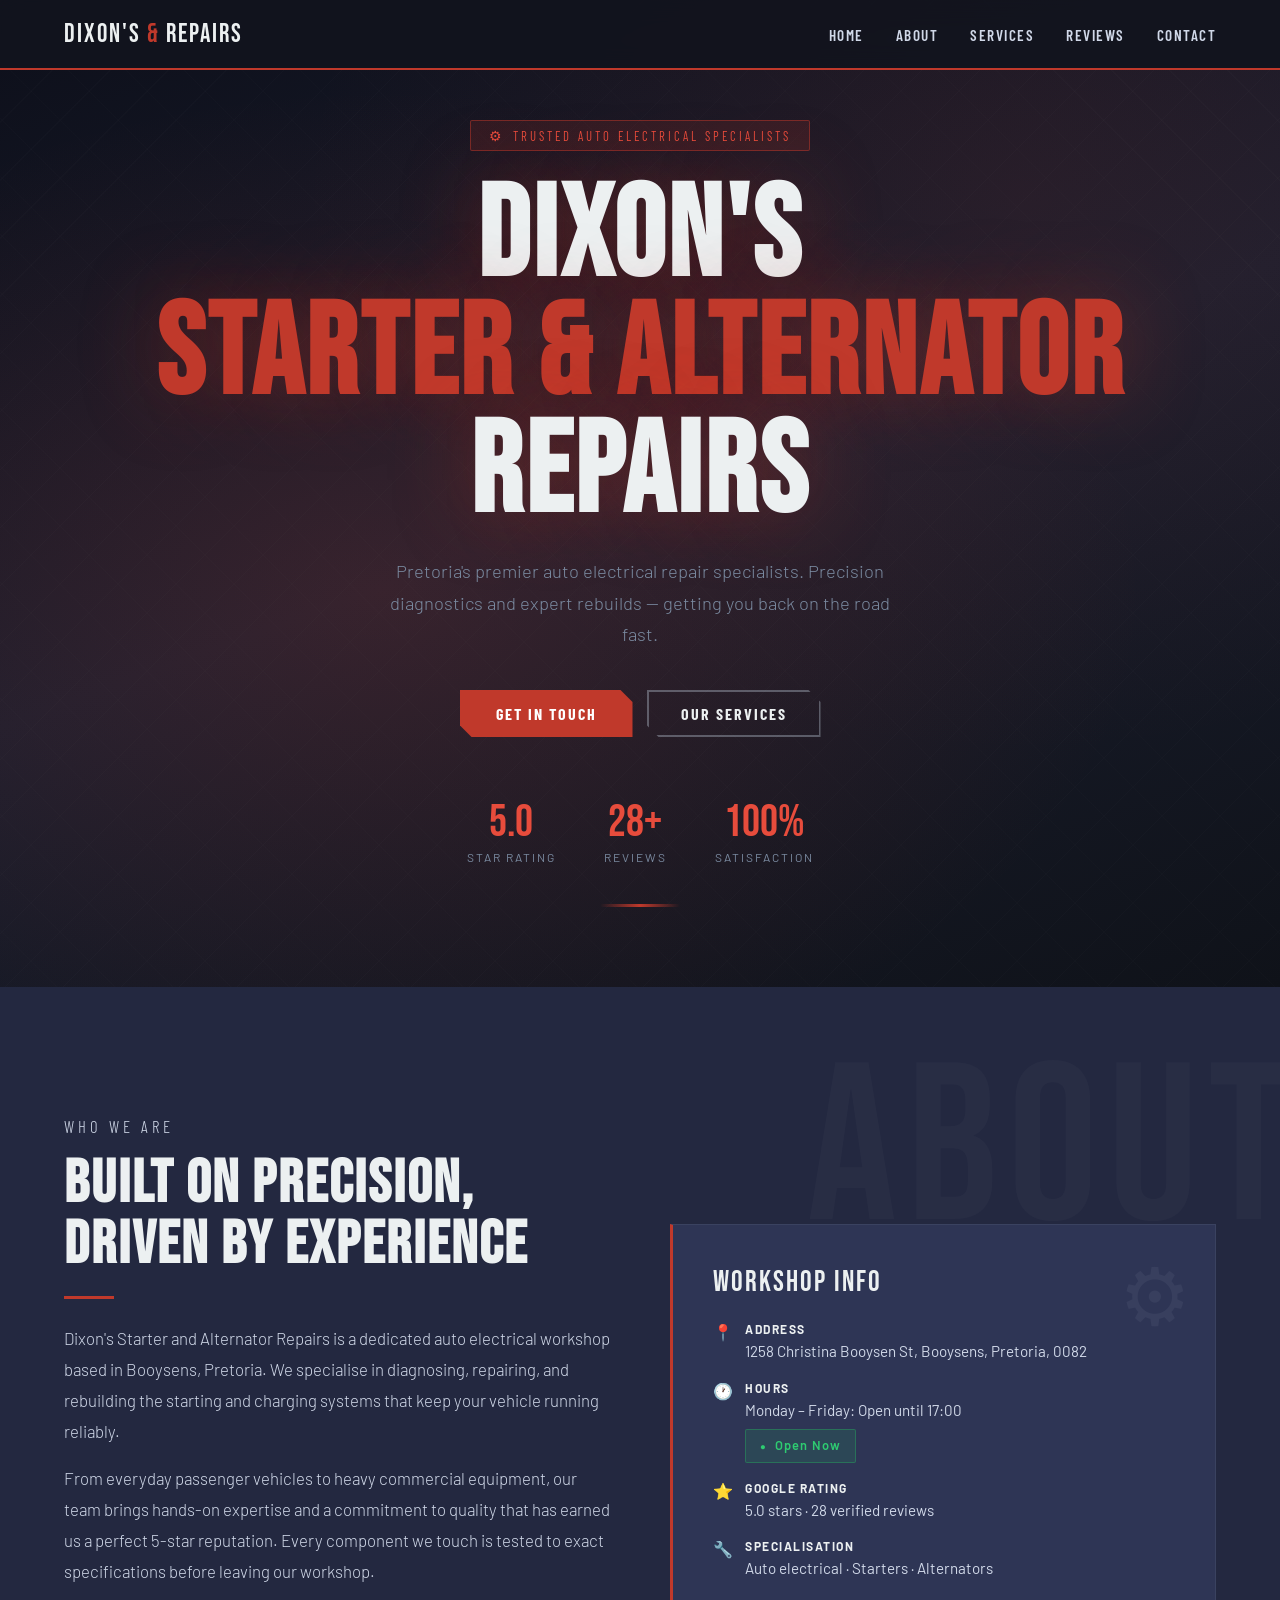
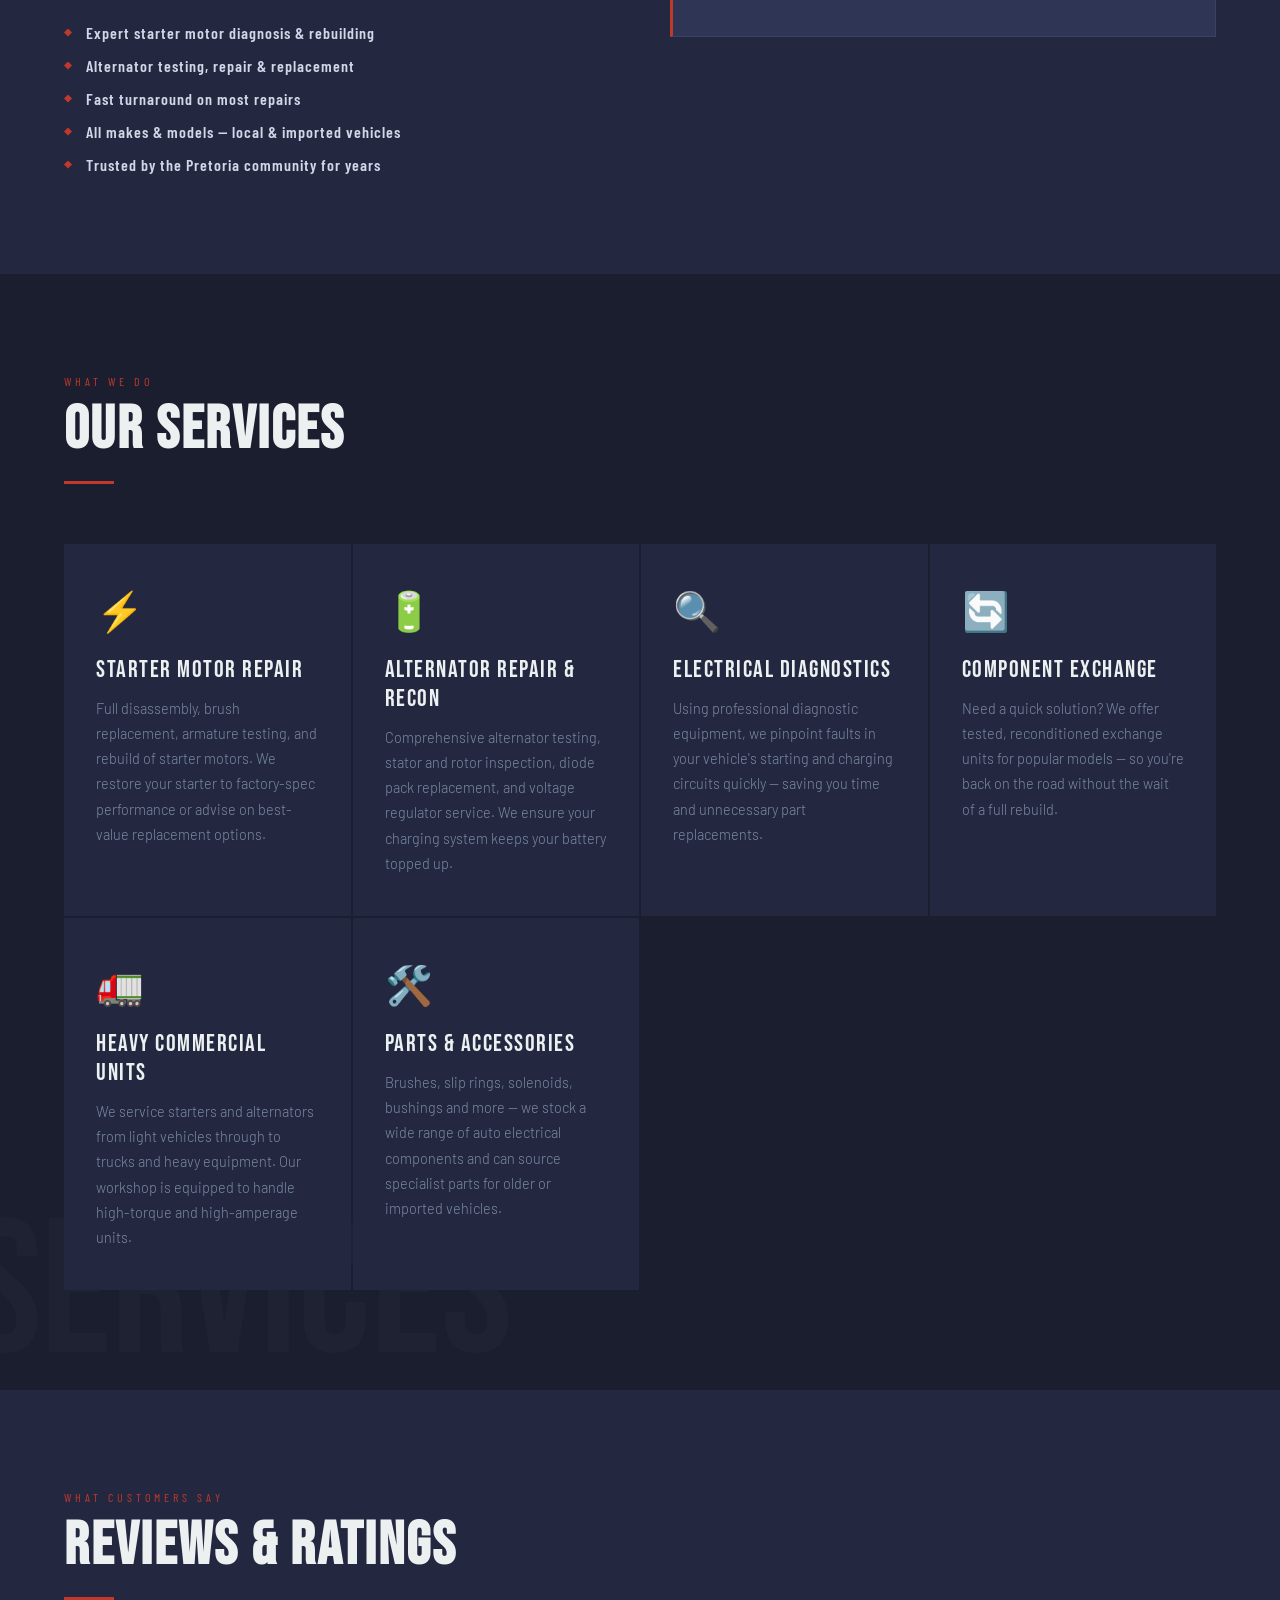
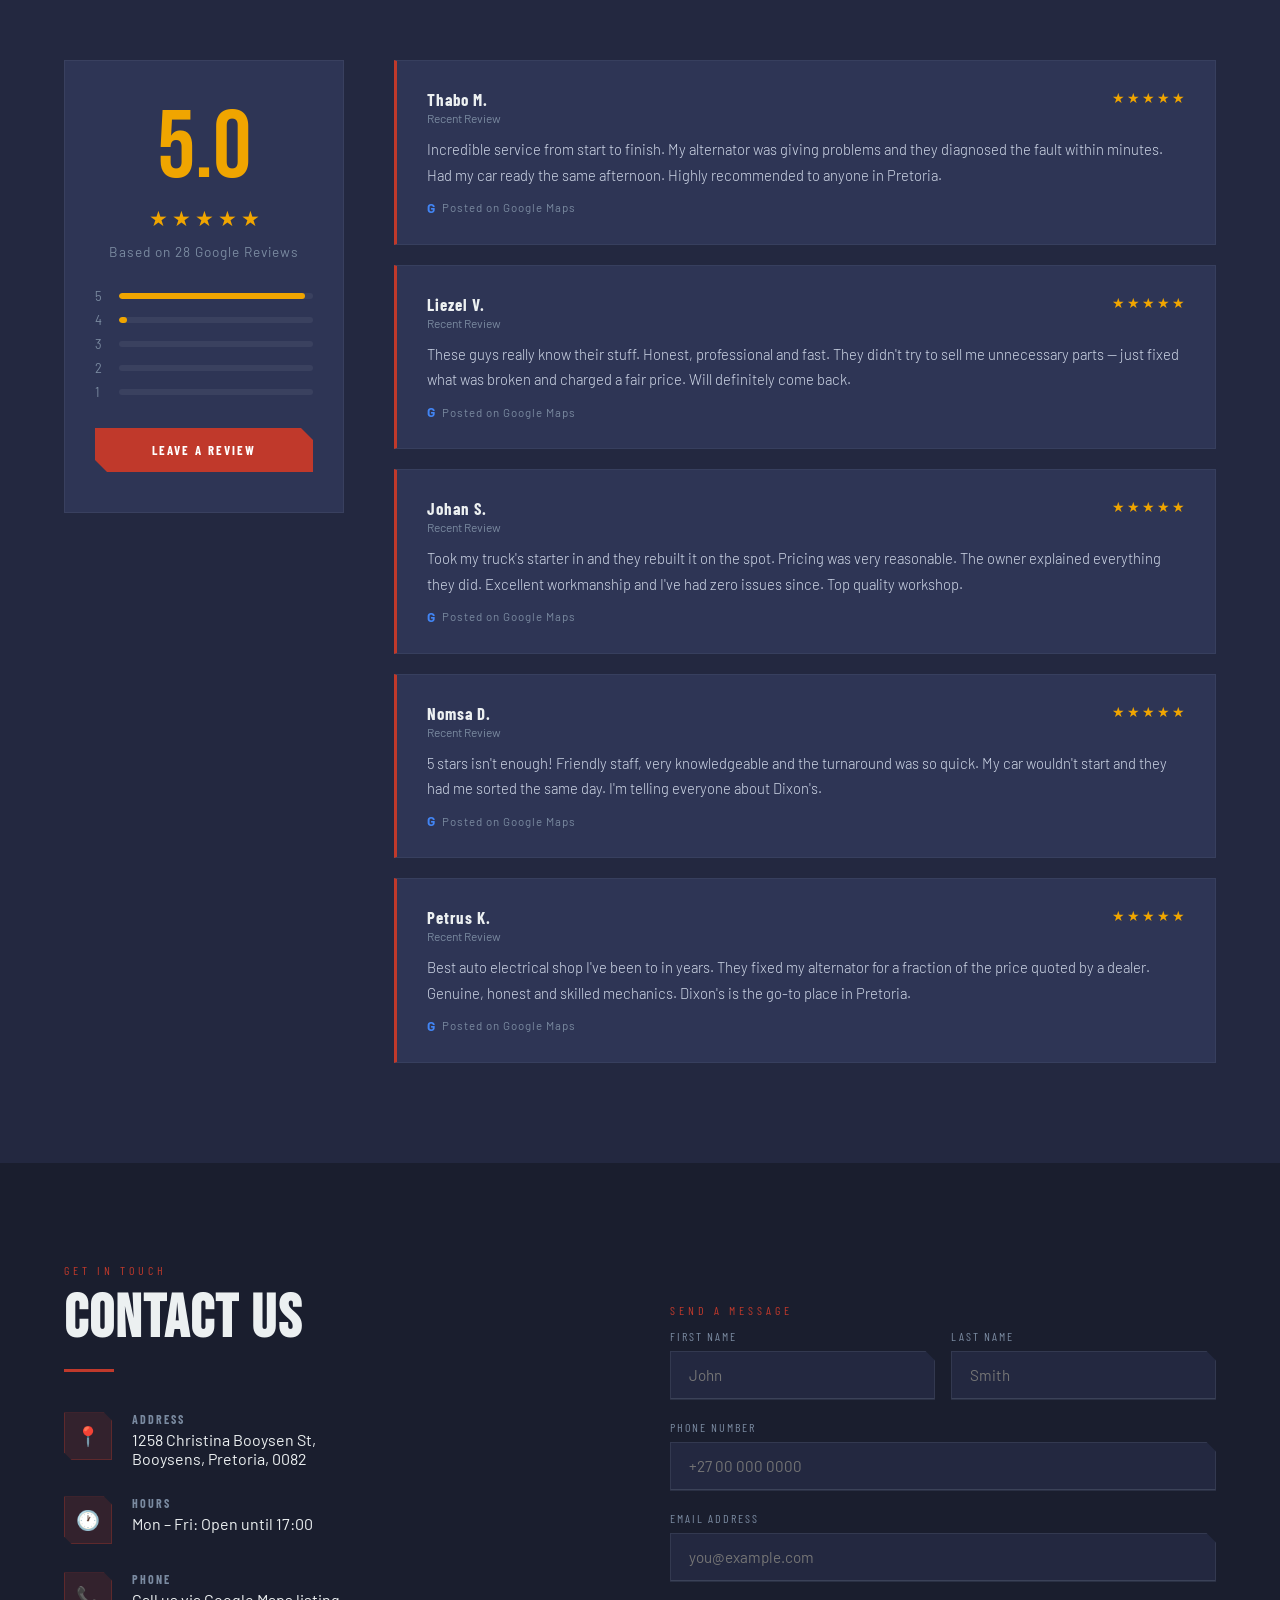
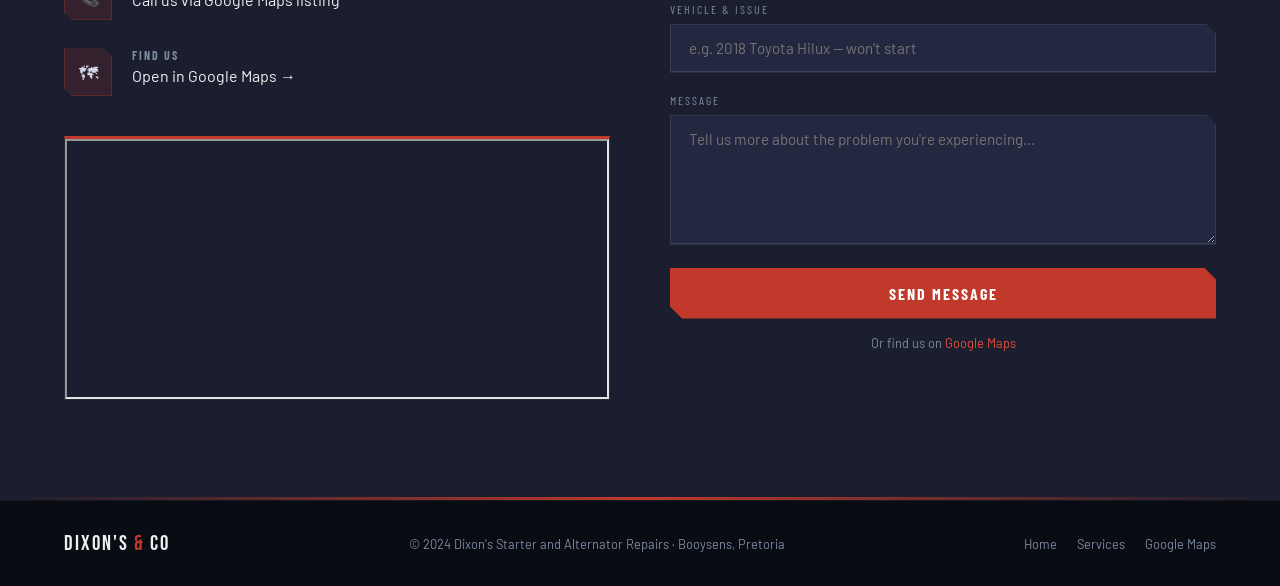
==== commit d61c1bce: "Update index.html" ====
--- a/index.html
+++ b/index.html
@@ -620,7 +620,7 @@
 
   <!-- NAV -->
   <nav>
-    <div class="nav-logo">Dixon's <span>&</span> Co</div>
+    <div class="nav-logo">Dixon's <span>&</span> Repairs</div>
     <ul class="nav-links">
       <li><a href="#home">Home</a></li>
       <li><a href="#about">About</a></li>
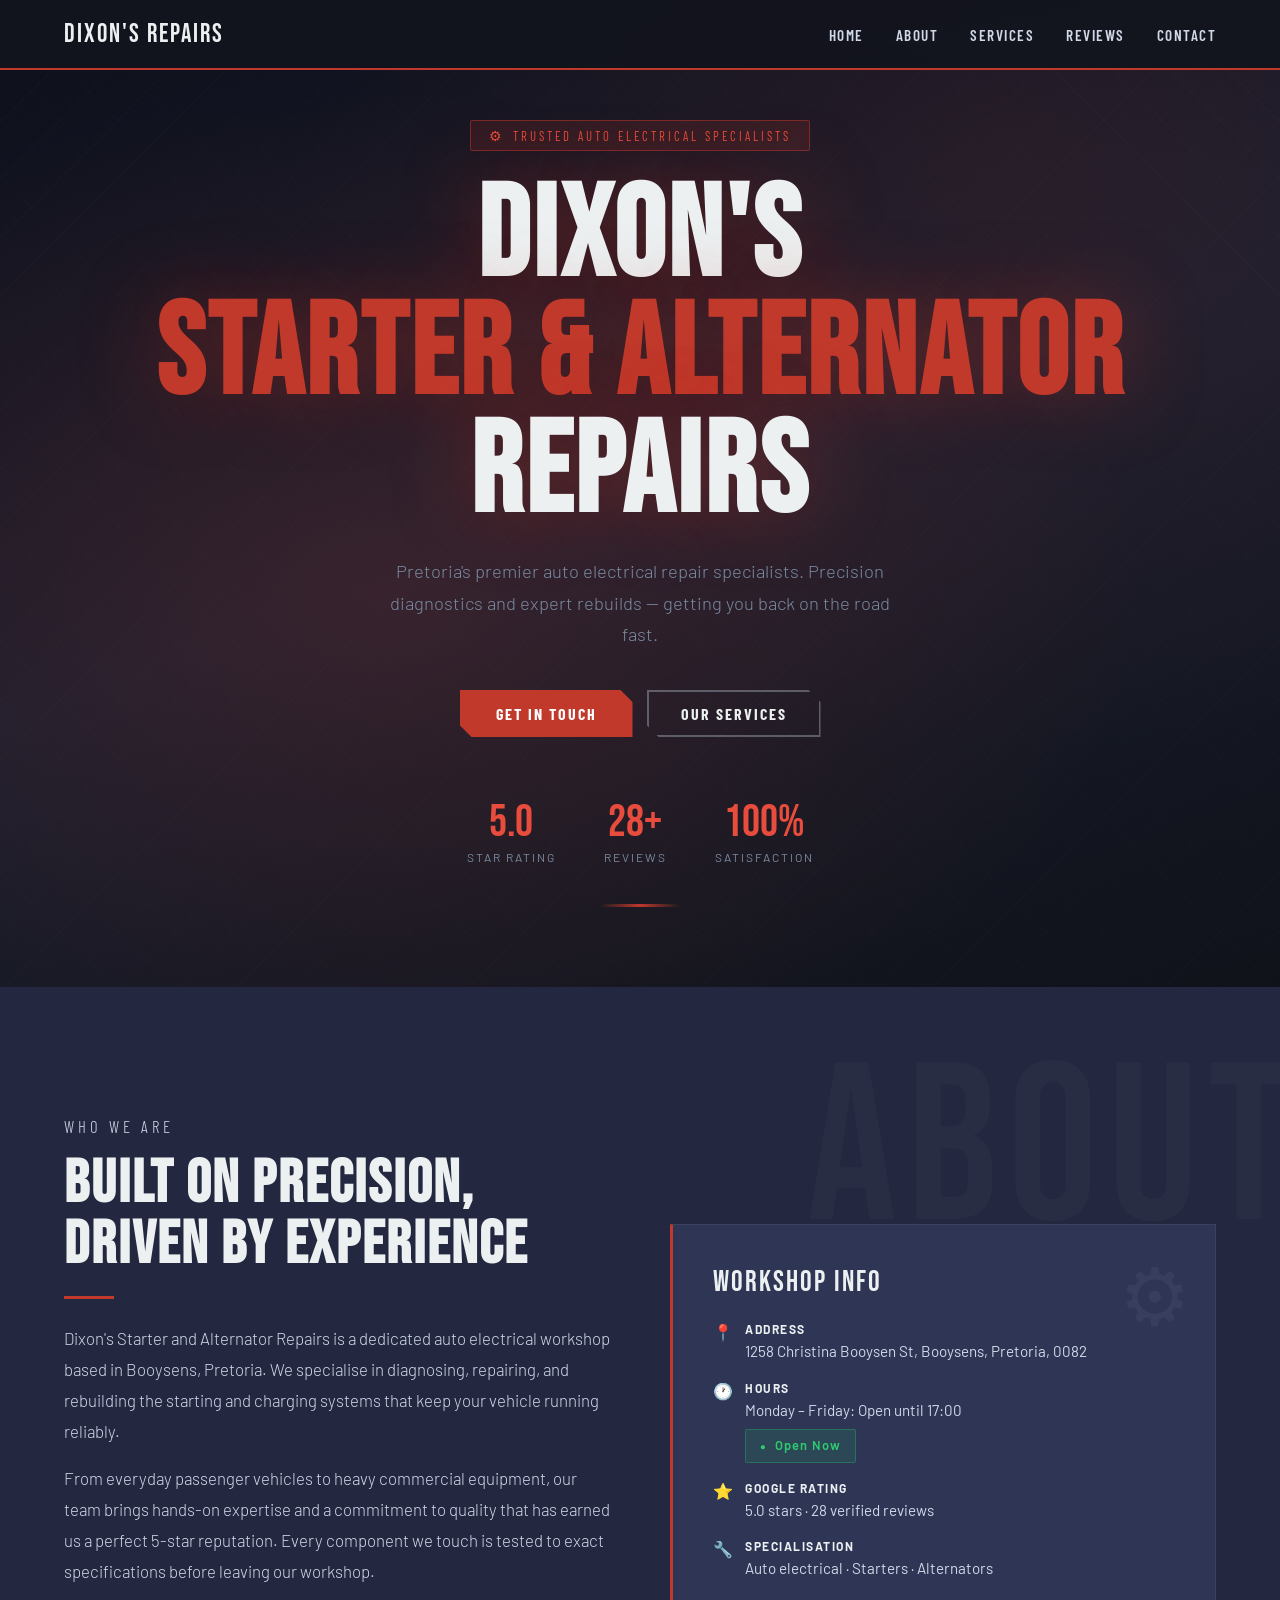
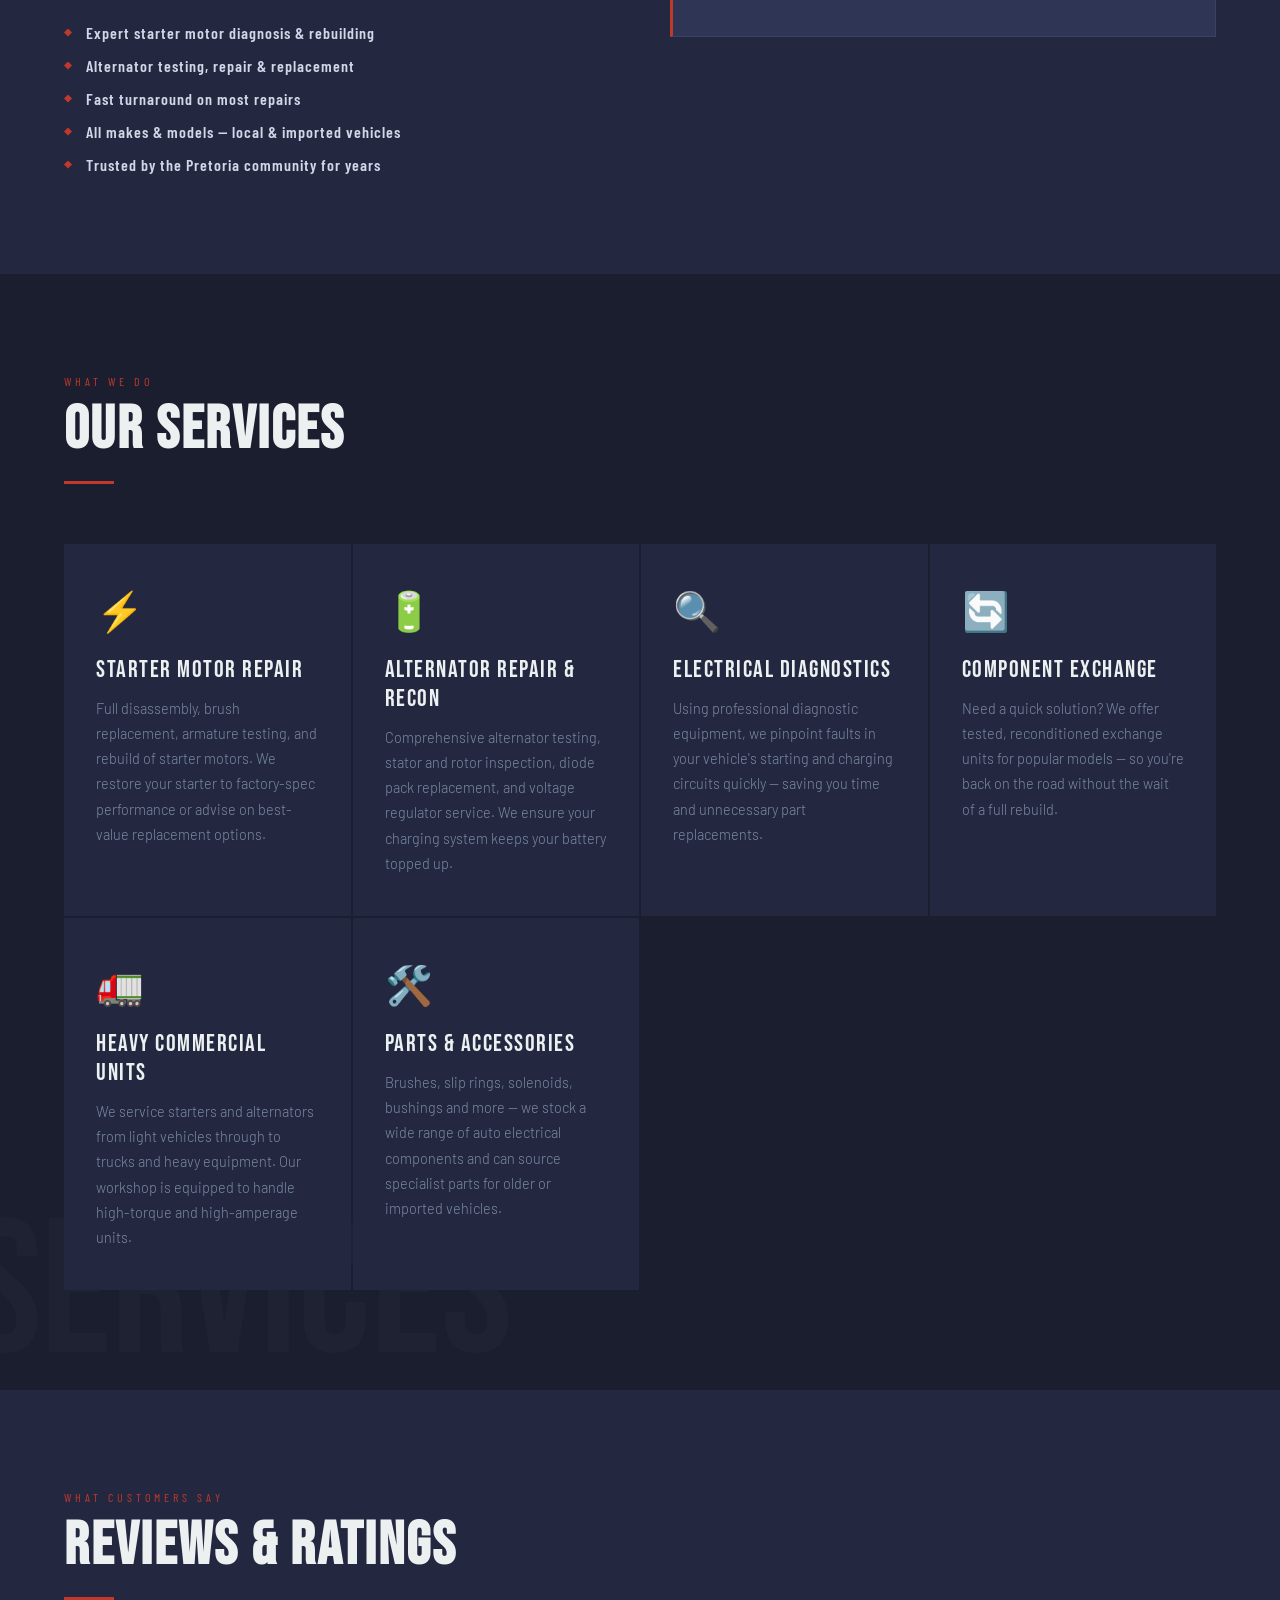
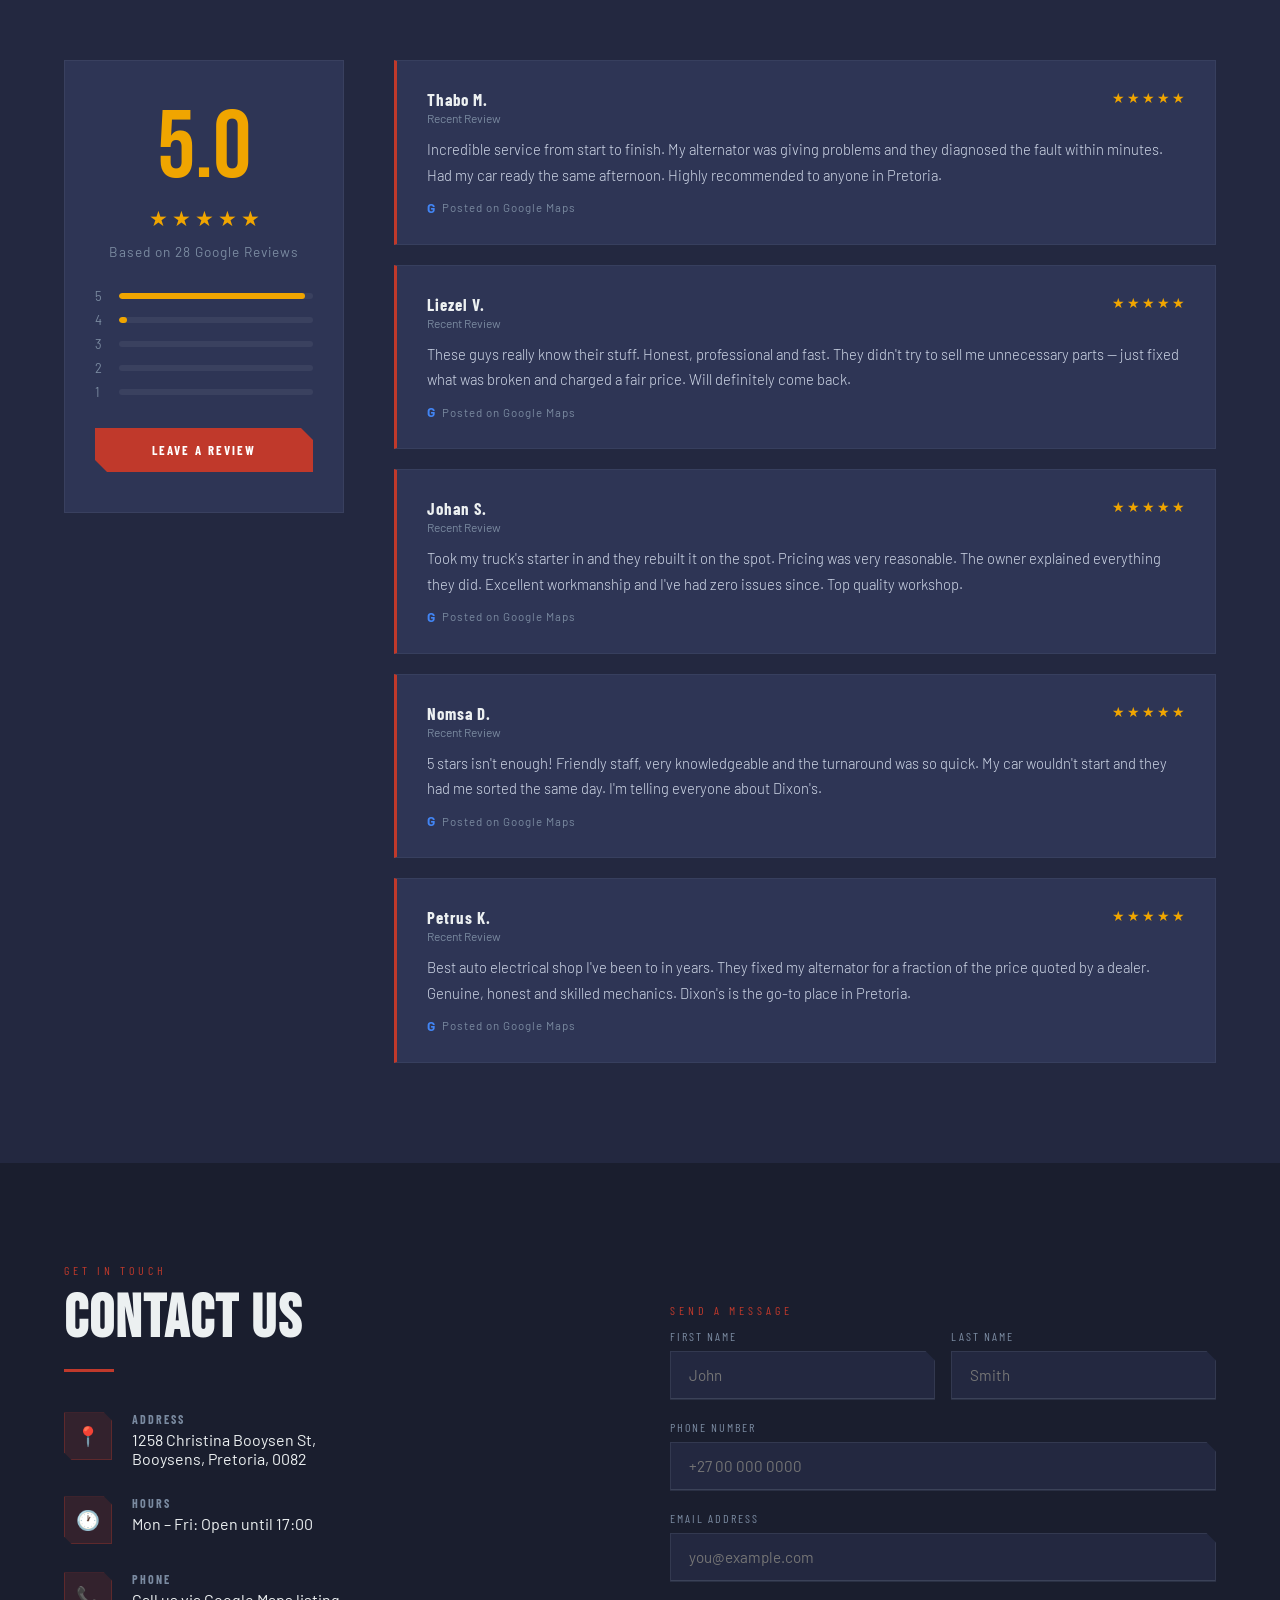
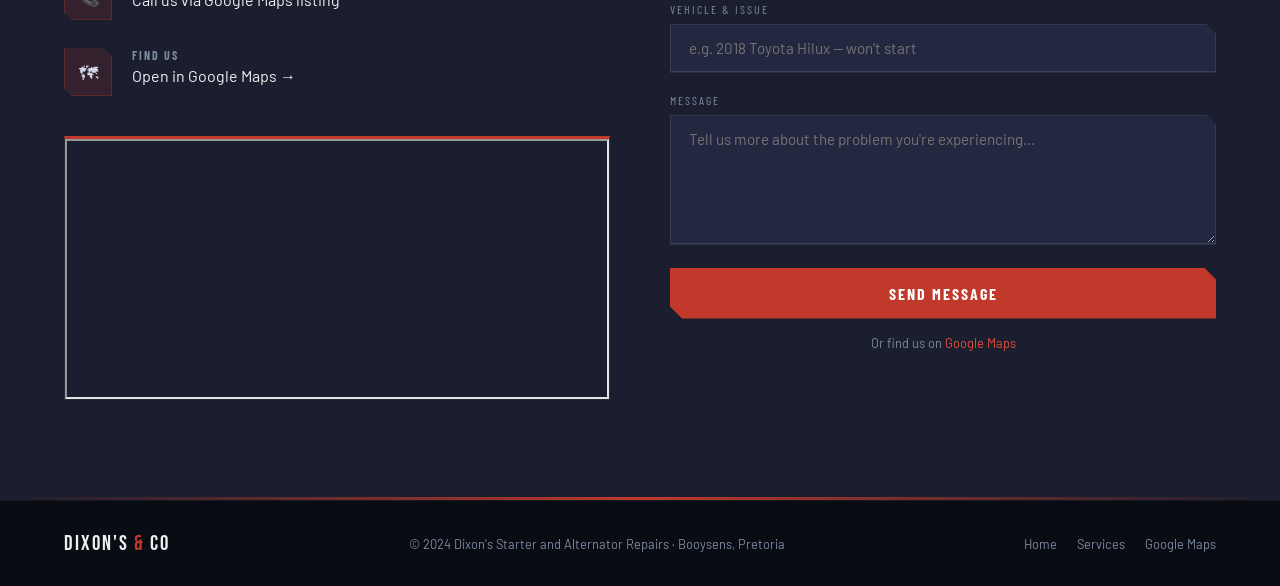
==== commit da46ccc3: "Update index.html" ====
--- a/index.html
+++ b/index.html
@@ -620,7 +620,7 @@
 
   <!-- NAV -->
   <nav>
-    <div class="nav-logo">Dixon's <span>&</span> Repairs</div>
+    <div class="nav-logo">Dixon's Repairs</div>
     <ul class="nav-links">
       <li><a href="#home">Home</a></li>
       <li><a href="#about">About</a></li>
